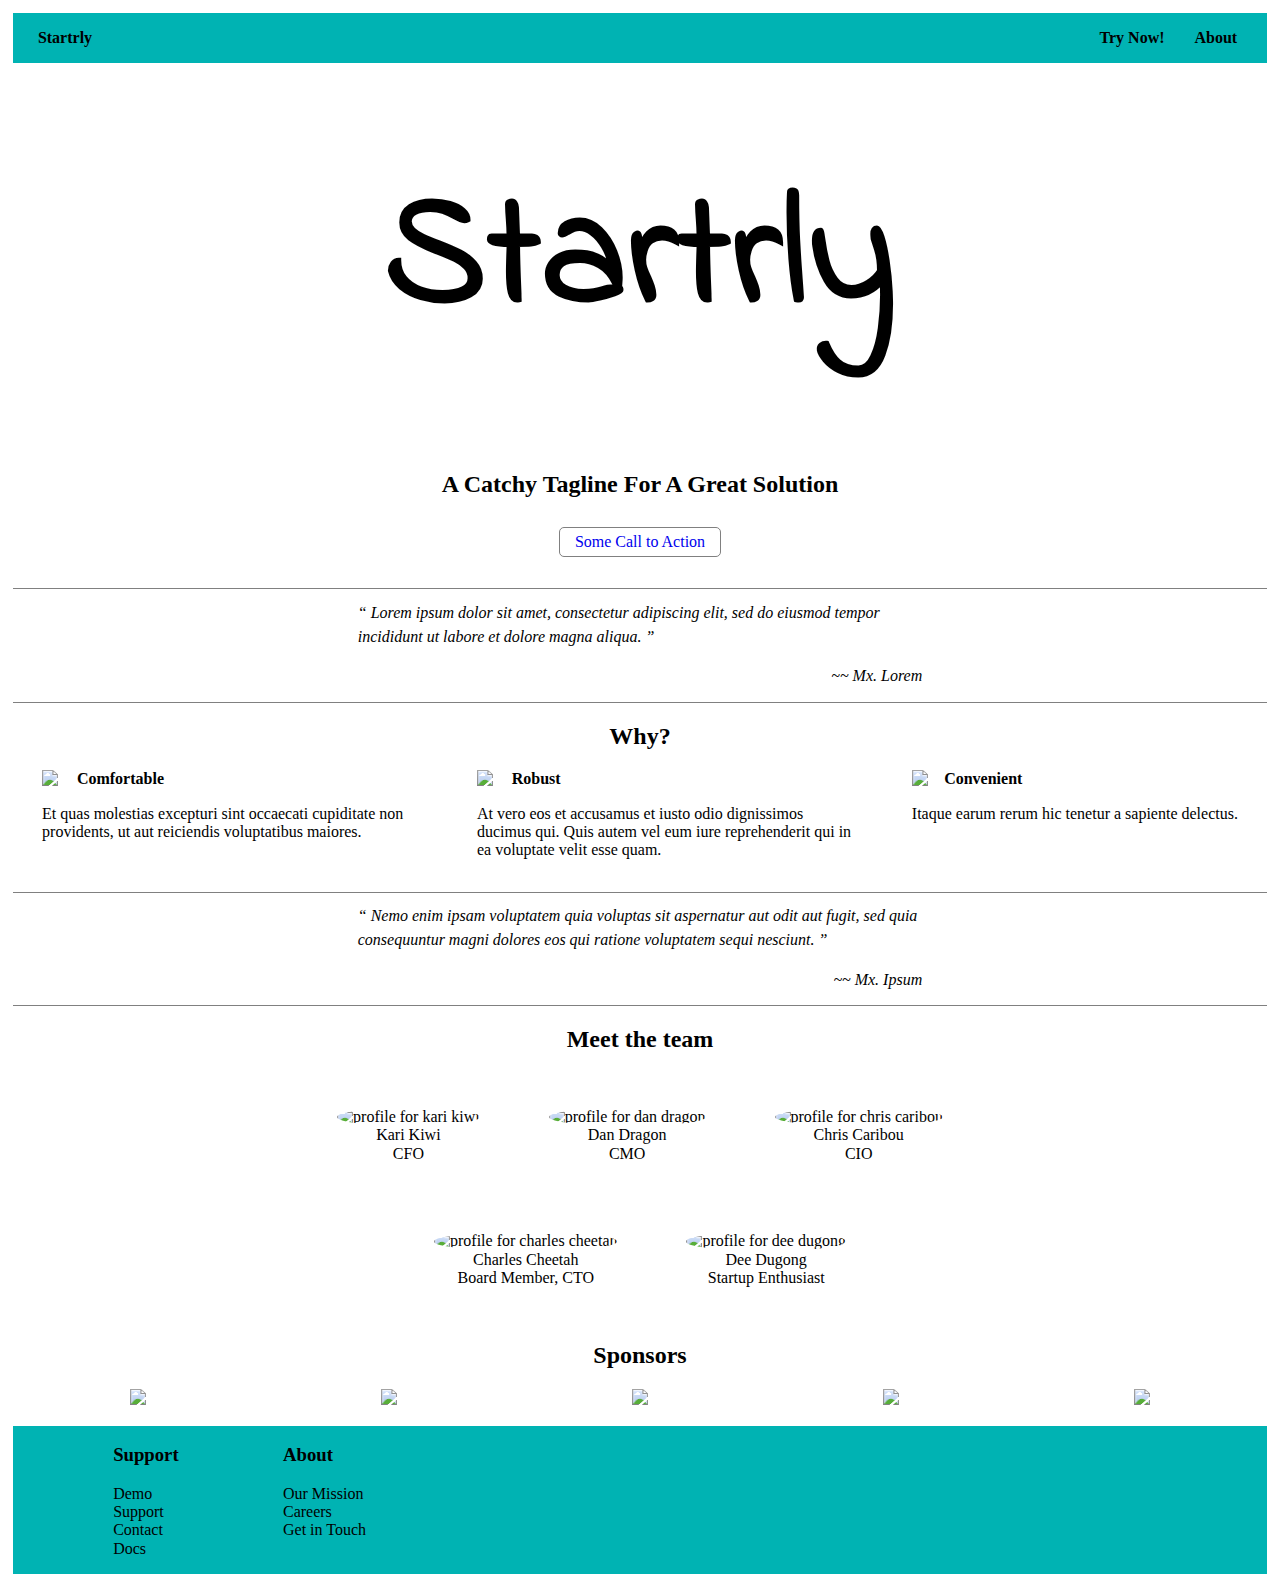
==== index.html @ 1b2878f0 "Merge 74fa33673112d568d64e3c7529736507246e6db2 into 80963ac1eca0b23af88ce541cd9c07b066766870" ====
<!DOCTYPE html>
<html>
  <head>
    <meta charset="utf-8">
    <title>Startrly</title>
    <link rel="stylesheet" href="css/normalize.css">
    <link rel="stylesheet" href="css/styles.css">

    <link href="https://fonts.googleapis.com/css?family=Indie+Flower" rel="stylesheet">
  </head>
  <body>
    <div class="container">


      <nav>
        <ul>
          <li class="startrly">
            Startrly
          </li>
          <li>
            Try Now!
          </li>
          <li>
            About
          </li>
        </ul>
      </nav>


      <section class="header">
        <h1>Startrly</h1>
        <sub class="tagline">A catchy tagline for a great solution</sub>
        <a class="cta" href="#">Some Call to Action</a>
      </section>


      <section class="quote">
        <div class="quote-wrapper">
          <blockquote>
            Lorem ipsum dolor sit amet, consectetur adipiscing elit, sed do eiusmod tempor incididunt ut labore et dolore magna aliqua.
          </blockquote>
          <p>
            Mx. Lorem
          </p>
        </div>
      </section>


      <section class="why">
        <h2>Why?</h2>
        <ul class="why-list">
          <li>
            <img src="http://via.placeholder.com/100x100" />
            <strong>Comfortable</strong>
            <p>
              Et quas molestias excepturi sint occaecati cupiditate non providents, ut aut reiciendis voluptatibus maiores.
            </p>
          </li>
          <li>
            <img src="http://via.placeholder.com/100x100" />
            <strong>Robust</strong>
            <p>
              At vero eos et accusamus et iusto odio dignissimos ducimus qui. Quis autem vel eum iure reprehenderit qui in ea voluptate velit esse quam.
            </p>
          </li>
          <li>
            <img src="http://via.placeholder.com/100x100" />
            <strong>Convenient</strong>
            <p>
              Itaque earum rerum hic tenetur a sapiente delectus.
            </p>
          </li>
        </ul>
      </section>


      <section class="quote">
        <div class="quote-wrapper">
          <blockquote>
            Nemo enim ipsam voluptatem quia voluptas sit aspernatur aut odit aut fugit, sed quia consequuntur magni dolores eos qui ratione voluptatem sequi nesciunt.
          </blockquote>
          <p>
            Mx. Ipsum
          </p>
        </div>
      </section>


      <section class="team">
        <h2>Meet the team</h2>
        <ul class="team-members">
          <li>
            <img src="https://placebear.com/150/150" alt="profile for kari kiwi" />
            <span>Kari Kiwi</span>
            <span>CFO</span>
          </li>
          <li>
            <img src="https://placebear.com/150/150" alt="profile for dan dragon" />
            <span>Dan Dragon</span>
            <span>CMO</span>
          </li>
          <li>
            <img src="https://placebear.com/150/150" alt="profile for chris caribou" />
            <span>Chris Caribou</span>
            <span>CIO</span>
          </li>
          <li>
            <img src="https://placebear.com/150/150" alt="profile for charles cheetah" />
            <span>Charles Cheetah</span>
            <span>Board Member, CTO</span>
          </li>
          <li>
            <img src="https://placebear.com/150/150" alt="profile for dee dugong" />
            <span>Dee Dugong</span>
            <span>Startup Enthusiast</span>
          </li>
        </ul>
      </section>


      <section class="sponsors">
        <h2>Sponsors</h2>
        <ul class="sponsors-list">
          <li>
            <img src="http://via.placeholder.com/300x100" />
          </li>
          <li>
            <img src="http://via.placeholder.com/250x125" />
          </li>
          <li>
            <img src="http://via.placeholder.com/275x70" />
          </li>
          <li>
            <img src="http://via.placeholder.com/250x120" />
          </li>
          <li>
            <img src="http://via.placeholder.com/220x100" />
          </li>
        </ul>
      </section>



      <section class="footer">
        <div>
          <h3>Support</h3>
          <ul>
            <li>
              Demo
            </li>
            <li>
              Support
            </li>
            <li>
              Contact
            </li>
            <li>
              Docs
            </li>
          </ul>
        </div>
        <div>
          <h3>About</h3>
          <ul>
            <li>
              Our Mission
            </li>
            <li>
              Careers
            </li>
            <li>
              Get in Touch
            </li>
          </ul>
        </div>
      </section>

    </div>
  </body>
</html>
---- css/styles.css ----
/* Gobal css */
body {
  margin: 1%;
}

h1 {
  font-family: 'Indie Flower', cursive;
  font-size: 10em;
}

h2 {
  text-align: center;
}

ul {
  list-style-type: none;
  padding: 0;
}

.container {
  display: grid;
  grid-template: 1fr / repeat (8, 50px);
}

nav , .footer {
  background-color: #00b3b3;
}

/* Nav Section */
nav ul {
  display: flex;
}

.startrly {
 flex-grow: 1;
 margin-left: 2%;
}

nav li {
  padding-right: 30px;
  font-weight: bold;
}

/* Header section */
.header {
  text-align: center;
}

.tagline {
  margin-bottom: 3%;
  font-size: 1.5em;
  line-height: 1.4em;
  font-weight: bold;
  text-transform: capitalize;
}

.cta {
  display: block;
  padding: 5px;
  border: 1px solid grey;
  border-radius: 5px;
  max-width: 150px;
  margin: 0 auto;
}

a.cta {
  text-decoration: none;
  margin: 2.5% auto;
}

a.cta::before {
  color:#48143f;
}

a.cta::after {
  color:blue;
}

a.cta:hover {
  color: #f5c7ef;
}

/* Quote sections */
.quote {
  border-top: 1px solid grey;
  border-bottom: 1px solid grey;
}

.quote-wrapper {
  display: flex;
  flex-wrap: wrap;
  flex-direction: row-reverse;
  margin: 0 auto;
  max-width: 45%;
  font-style: italic;
}

.quote blockquote {
  line-height: 150%;
  margin: 0;
  padding: 2% 0 .5%;
}

.quote blockquote::before {
  content: open-quote;
}

.quote blockquote::after {
  content: close-quote;
}

.quote p {
  align: flex-start;
}

.quote p::before {
  content: "~~";
}

/* Why Section */
.why-list {
  display: flex;
  flex-wrap: wrap;
}

.why-list {
  justify-content: space-around;
}

.why-list li {
  max-width: 30%;
}

.why-list img {
  float: left;
  margin-right: 5%;
}

/* Team-members section */
.team-members {
  display: flex;
  flex-wrap: wrap;
  justify-content: center;
  max-width: 55%;
  margin: 0 auto;
}

.team-members li {
  margin: 5%;
}
.team-members img {
  border-radius: 50%;
}

.team-members span {
  display: block;
  text-align: center;
}

/* Sponsors section */
.sponsors-list {
  display: flex;
  flex-wrap: wrap;
  justify-content: space-around;
}

/* Footer  */

.footer div {
  display: inline-block;
  vertical-align: text-top;
  margin-left: 8%;
}
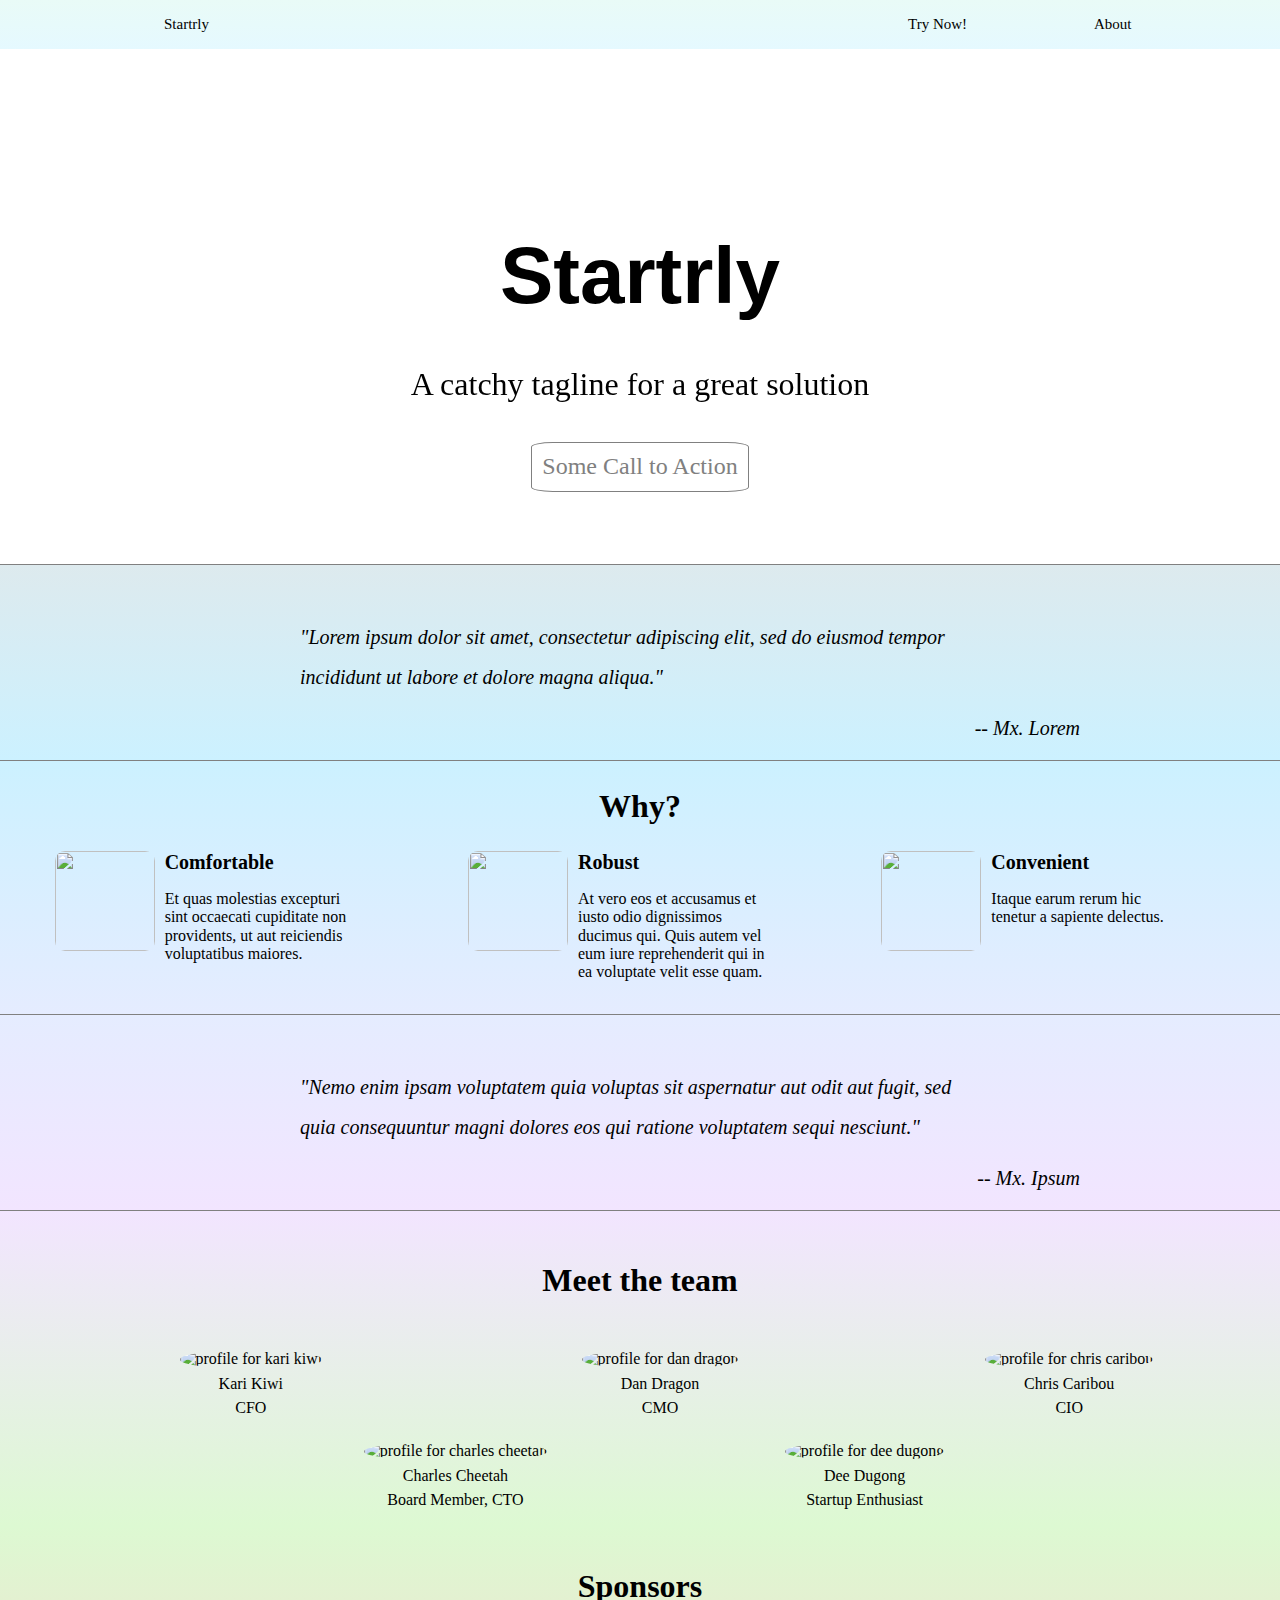
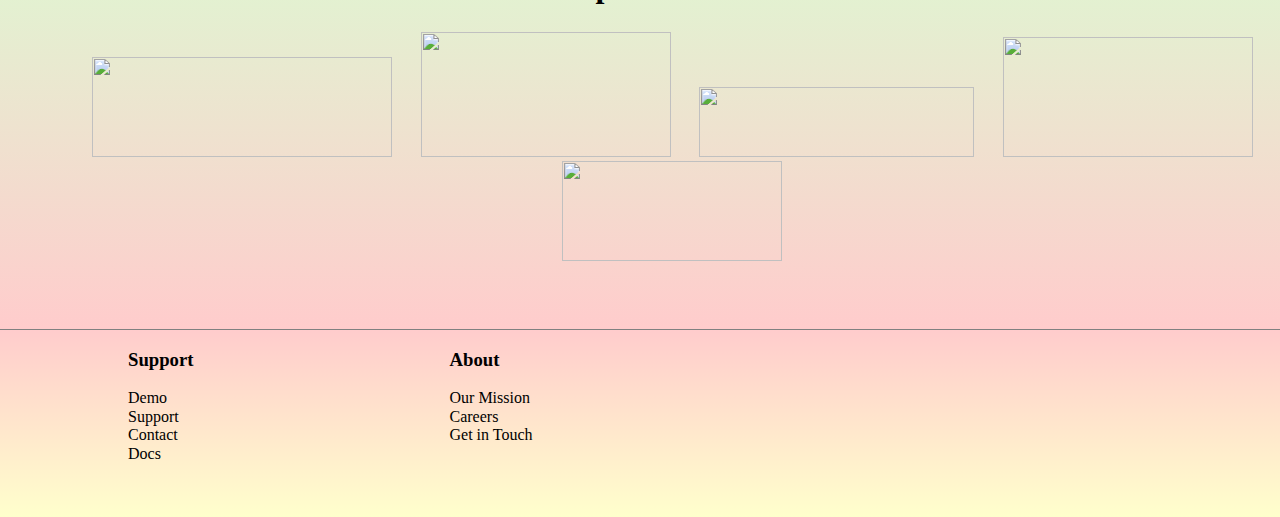
==== commit 0712a831: "Merge 95523d54ab3a6014d4eaf18c67e4d3b870e0496e into 80963ac1eca0b23af88ce541cd9c07b066766870" ====
--- a/index.html
+++ b/index.html
@@ -1,148 +1,160 @@
 <!DOCTYPE html>
 <html>
-  <head>
-    <meta charset="utf-8">
-    <title>Startrly</title>
-    <link rel="stylesheet" href="css/normalize.css">
-    <link rel="stylesheet" href="css/styles.css">
+<head>
+  <meta charset="utf-8">
+  <title>Startrly</title>
+  <link href="styles/normalize.css" rel="stylesheet">
+  <link href="styles/style.css" rel="stylesheet">
+</head>
+<body>
+  <div class="mom-grid">
 
-    <link href="https://fonts.googleapis.com/css?family=Indie+Flower" rel="stylesheet">
-  </head>
-  <body>
-    <div class="container">
-
-
-      <nav>
-        <ul>
-          <li class="startrly">
+    <div class="nav-grid-child">
+      <nav class="top-nav">
+        <ul class="top-list">
+          <li class="nav-font">
             Startrly
           </li>
-          <li>
+          <li class="nav-font">
             Try Now!
           </li>
-          <li>
+          <li class="nav-font">
             About
           </li>
         </ul>
       </nav>
+    </div>
 
+    <div class="name-grid-child">
+      <section class="company-name">
+        <h1>Startrly</h1>
+        <sub>A catchy tagline for a great solution</sub>
+        <br />
+        <a href="some-call">Some Call to Action</a>
+      </section>
+    </div>
 
-      <section class="header">
-        <h1>Startrly</h1>
-        <sub class="tagline">A catchy tagline for a great solution</sub>
-        <a class="cta" href="#">Some Call to Action</a>
+    <div class="quote-grid-child">
+      <section class="section-3">
+        <blockquote class="blockquote">
+          "Lorem ipsum dolor sit amet, consectetur adipiscing elit, sed do eiusmod tempor incididunt ut labore et dolore magna aliqua."
+        </blockquote>
+        <p class="author">
+          -- Mx. Lorem
+        </p>
       </section>
+    </div>
 
+    <div class="why-grid-child">
+      <section>
+        <h2>Why?</h2>
+        <ul class="mom-box">
+          <li class="box">
+            <img src="https://iamkierawillis.files.wordpress.com/2014/10/baby-sleeping.jpg" />
+            <div class="texts">
+              <strong>Comfortable</strong>
+              <br />
+              <p>
+                Et quas molestias excepturi sint occaecati cupiditate non providents, ut aut reiciendis voluptatibus maiores.
+              </p>
+            </div>
+          </li>
+          <li class="box">
 
-      <section class="quote">
-        <div class="quote-wrapper">
-          <blockquote>
-            Lorem ipsum dolor sit amet, consectetur adipiscing elit, sed do eiusmod tempor incididunt ut labore et dolore magna aliqua.
-          </blockquote>
-          <p>
-            Mx. Lorem
-          </p>
-        </div>
-      </section>
+            <img src="https://www.royalholloway.ac.uk/electronicengineering/graphics/contact-us-cropped-528x300.jpg" />
+            <div class="texts">
 
+              <strong>Robust</strong>
+              <p>
+                At vero eos et accusamus et iusto odio dignissimos ducimus qui. Quis autem vel eum iure reprehenderit qui in ea voluptate velit esse quam.
+              </p>
+            </div>
+          </li>
+          <li class="box">
+            <img src="http://apparelmagazine.co.nz/supermarketnews/wp-content/uploads/sites/2/2017/09/ConvenientShopping_Cart1-710x575.jpg" />
 
-      <section class="why">
-        <h2>Why?</h2>
-        <ul class="why-list">
-          <li>
-            <img src="http://via.placeholder.com/100x100" />
-            <strong>Comfortable</strong>
-            <p>
-              Et quas molestias excepturi sint occaecati cupiditate non providents, ut aut reiciendis voluptatibus maiores.
-            </p>
-          </li>
-          <li>
-            <img src="http://via.placeholder.com/100x100" />
-            <strong>Robust</strong>
-            <p>
-              At vero eos et accusamus et iusto odio dignissimos ducimus qui. Quis autem vel eum iure reprehenderit qui in ea voluptate velit esse quam.
-            </p>
-          </li>
-          <li>
-            <img src="http://via.placeholder.com/100x100" />
-            <strong>Convenient</strong>
-            <p>
-              Itaque earum rerum hic tenetur a sapiente delectus.
-            </p>
+            <div class="texts">
+              <strong>Convenient</strong>
+              <p>
+                Itaque earum rerum hic tenetur a sapiente delectus.
+              </p>
+            </div>
           </li>
         </ul>
       </section>
+    </div>
 
+    <div class="quote2-grid-child">
+      <section>
+        <blockquote class="blockquote">
+          "Nemo enim ipsam voluptatem quia voluptas sit aspernatur aut odit aut fugit, sed quia consequuntur magni dolores eos qui ratione voluptatem sequi nesciunt."
+        </blockquote>
+        <p class="author">
+          -- Mx. Ipsum
+        </p>
+      </section>
+    </div>
 
-      <section class="quote">
-        <div class="quote-wrapper">
-          <blockquote>
-            Nemo enim ipsam voluptatem quia voluptas sit aspernatur aut odit aut fugit, sed quia consequuntur magni dolores eos qui ratione voluptatem sequi nesciunt.
-          </blockquote>
-          <p>
-            Mx. Ipsum
-          </p>
-        </div>
+    <div class="team-grid-child">
+      <section>
+        <h2 class="team">Meet the team</h2>
+        <ul class="team-pic">
+            <li class="helper">
+              <img src="https://www.adadevelopersacademy.org/images/team/kari.png" alt="profile for kari kiwi" />
+              <span>Kari Kiwi</span>
+
+              <span>CFO</span>
+            </li>
+            <li class="helper">
+              <img src="https://www.adadevelopersacademy.org/images/team/dan.png" alt="profile for dan dragon" />
+              <span>Dan Dragon</span>
+              <span>CMO</span>
+            </li>
+            <li class="helper">
+              <img src="https://www.adadevelopersacademy.org/images/team/chris.jpg" alt="profile for chris caribou" />
+              <span>Chris Caribou</span>
+              <span>CIO</span>
+            </li>
+            <li class="helper">
+              <img src="https://www.adadevelopersacademy.org/images/team/charles.png" alt="profile for charles cheetah" />
+              <span>Charles Cheetah</span>
+              <span>Board Member, CTO</span>
+            </li>
+            <li class="helper">
+              <img src="https://www.adadevelopersacademy.org/images/team/dee.jpg" alt="profile for dee dugong" />
+              <span>Dee Dugong</span>
+              <span>Startup Enthusiast</span>
+            </li>
+        </ul>
       </section>
+    </div>
 
-
-      <section class="team">
-        <h2>Meet the team</h2>
-        <ul class="team-members">
+    <div class="sponsors-grid-child">
+      <section>
+        <h2>Sponsors</h2>
+        <ul class="sponsors">
           <li>
-            <img src="https://placebear.com/150/150" alt="profile for kari kiwi" />
-            <span>Kari Kiwi</span>
-            <span>CFO</span>
+            <img class="pic-1" src="https://www.adadevelopersacademy.org/images/sponsors/amazon.d2e8875c7ee142e7492fbb2bafaef625.png" />
           </li>
           <li>
-            <img src="https://placebear.com/150/150" alt="profile for dan dragon" />
-            <span>Dan Dragon</span>
-            <span>CMO</span>
+            <img class="pic-2" src="https://www.adadevelopersacademy.org/images/sponsors/centurylink.5c9d13401e4c817ae14d5ad0a64a3bb8.png" />
           </li>
           <li>
-            <img src="https://placebear.com/150/150" alt="profile for chris caribou" />
-            <span>Chris Caribou</span>
-            <span>CIO</span>
+            <img class="pic-3" src="https://www.adadevelopersacademy.org/images/sponsors/dreambox.b0161fe9f324e455ef063addb2dd72f9.png" />
           </li>
           <li>
-            <img src="https://placebear.com/150/150" alt="profile for charles cheetah" />
-            <span>Charles Cheetah</span>
-            <span>Board Member, CTO</span>
+            <img class="pic-4" src="https://www.adadevelopersacademy.org/images/sponsors/realpage.afb4e4f0d4a3240ca359ed935449fd4a.png" />
           </li>
           <li>
-            <img src="https://placebear.com/150/150" alt="profile for dee dugong" />
-            <span>Dee Dugong</span>
-            <span>Startup Enthusiast</span>
+            <img class="pic-5" src="https://www.adadevelopersacademy.org/images/sponsors/Payscale.svg.91667413f4cfe42f6d722eb47bd9149f.png" />
           </li>
         </ul>
       </section>
+    </div>
 
-
-      <section class="sponsors">
-        <h2>Sponsors</h2>
-        <ul class="sponsors-list">
-          <li>
-            <img src="http://via.placeholder.com/300x100" />
-          </li>
-          <li>
-            <img src="http://via.placeholder.com/250x125" />
-          </li>
-          <li>
-            <img src="http://via.placeholder.com/275x70" />
-          </li>
-          <li>
-            <img src="http://via.placeholder.com/250x120" />
-          </li>
-          <li>
-            <img src="http://via.placeholder.com/220x100" />
-          </li>
-        </ul>
-      </section>
-
-
-
+    <div class="support-grid-child">
       <section class="footer">
-        <div>
+        <div class="support-about">
           <h3>Support</h3>
           <ul>
             <li>
@@ -159,7 +171,7 @@
             </li>
           </ul>
         </div>
-        <div>
+        <div class="support-about">
           <h3>About</h3>
           <ul>
             <li>
@@ -174,7 +186,8 @@
           </ul>
         </div>
       </section>
+    </div>
 
-    </div>
-  </body>
+  </div>
+</body>
 </html>
--- a/styles/style.css
+++ b/styles/style.css
@@ -0,0 +1,253 @@
+.mom-grid {
+  display: grid;
+
+}
+
+.name-grid-child, .quote-grid-child, .why-grid-child, .quote2-grid-child, .sponsors-grid-child {
+  border-bottom: solid 1px gray;
+}
+
+.top-nav {
+  position: fixed;
+  width: 100%;
+}
+
+ul {
+  list-style-type: none;
+}
+
+.top-list {
+  display: flex;
+}
+
+.top-list li {
+  display: inline;
+  width: 15%;
+}
+
+.top-list li:first-of-type {
+  margin-right: auto;
+  margin-left: 10%;
+}
+
+.nav-font {
+  color: black;
+  font-size: 15px;
+}
+
+.company-name {
+  display: flex;
+  flex-direction: column;
+  margin-top: 3%;
+}
+.company-name > h1 {
+  margin-top: 15%;
+  font-size: 5em;
+  justify-content: center;
+  font-family: 'Open Sans', sans-serif;
+}
+
+.company-name > sub {
+  font-size: 2em;
+  font-family: inherit;
+}
+
+a[href="some-call"] {
+  text-decoration: none;
+  display: inline-block;
+  font-size: 1.5em;
+  color: grey;
+  margin: 2em auto 3em auto;
+  padding: 10px;
+  border: groove 1px grey;
+  border-radius: 10%;
+}
+
+.quote-grid-child, .quote2-grid-child {
+  font-family: fantasy;
+  margin-top: 0;
+  padding-top: 2em;
+}
+
+.blockquote {
+  font-size: 20px;
+  margin-left: 300px;
+  margin-right: 300px;
+  line-height: 200%;
+  font-style: italic;
+}
+
+.author {
+  text-align: right;
+  font-size: 20px;
+  padding-right: 200px;
+  font-style: italic;
+}
+
+section > h2 {
+  text-align: center;
+  font-size: 2em;
+}
+
+.mom-box {
+  display: flex;
+  flex-flow: row;
+  justify-content: space-around;
+}
+
+.box {
+  width: 30vw;
+  display: flex;
+  flex-flow: row;
+}
+
+.box > img {
+  width: 100px;
+  height: 100px;
+  border-radius: 10%;
+}
+.texts > strong {
+  font-size: 20px;
+}
+
+.texts {
+  text-align: left;
+  width: 50%;
+  margin-left: 10px;
+}
+
+.team {
+  margin-top: 4%;
+}
+
+.team-pic {
+  list-style-type: none;
+  display: flex;
+  flex-wrap: wrap;
+  justify-content: center;
+}
+
+.team-pic img {
+  border-radius: 50%;
+}
+.team-pic img:hover {
+  border-color: teal;
+  border-radius: 20%;
+}
+
+.helper {
+  width: 33%;
+  display: block;
+  text-align: center;
+  margin-top: 2%;
+  justify-content: space-between;
+}
+
+.helper > span {
+  display: block;
+  margin-top: 1.5%;
+}
+
+.sponsors > li {
+  display: inline;
+  margin-left: 2%;
+  width: 30%;
+}
+
+.sponsors {
+  margin-bottom: 5%;
+}
+
+.sponsors .pic-1 {
+  width: 300px;
+  height: 100px;
+}
+
+.sponsors .pic-2 {
+  width: 250px;
+  height: 125px;
+}
+.sponsors .pic-3 {
+  width: 275px;
+  height: 70px;
+}
+
+.sponsors .pic-4 {
+  width: 250px;
+  height: 120px;
+}
+
+.sponsors .pic-5 {
+  width: 220px;
+  height: 100px;
+}
+
+.sponsors-grid-child {
+  padding-top: 1em;
+  text-align: center;
+}
+
+.footer {
+  display: flex;
+  flex-direction: row;
+}
+
+.footer > div {
+  margin-left: 10%;
+  margin-right: 10%;
+}
+
+.support-about {
+  display: flex;
+  flex-direction: column;
+  margin-bottom: 3%;
+}
+
+.support-about > ul {
+  padding: 0;
+  margin-top: 0;
+}
+
+.top-nav {
+  background: linear-gradient(#e9fbf7, 	#e5f9ff);
+  }
+
+.company-name {
+  text-align: center;
+  background-image: url("https://pixteller.com/assets/storage/designs_images/2017-07-30/11/backgrounds-passion-simple-background-image-1-597d9ccb6d0b7.png");
+
+  height: 30%;
+  background-attachment: fixed;
+  background-position: center;
+  background-repeat: no-repeat;
+  background-size: cover;
+
+}
+
+.quote-grid-child {
+  background: linear-gradient(#ddeaee, #ccf1ff);
+}
+
+.why-grid-child {
+  background: linear-gradient(#ccf1ff, #e5ecff);
+}
+
+.quote2-grid-child {
+  background: linear-gradient(#e5ecff, #f2e5ff);
+}
+
+.team-grid-child {
+  background: linear-gradient(#f2e5ff, #ddf9d2);
+}
+
+.sponsors-grid-child {
+  background: linear-gradient(#ddf9d2, #ffcccc);
+}
+
+.support-grid-child {
+  background: linear-gradient(#ffcccc, 	#ffffcc);
+}
+
+@media screen and (max-width: 480px) {
+
+}
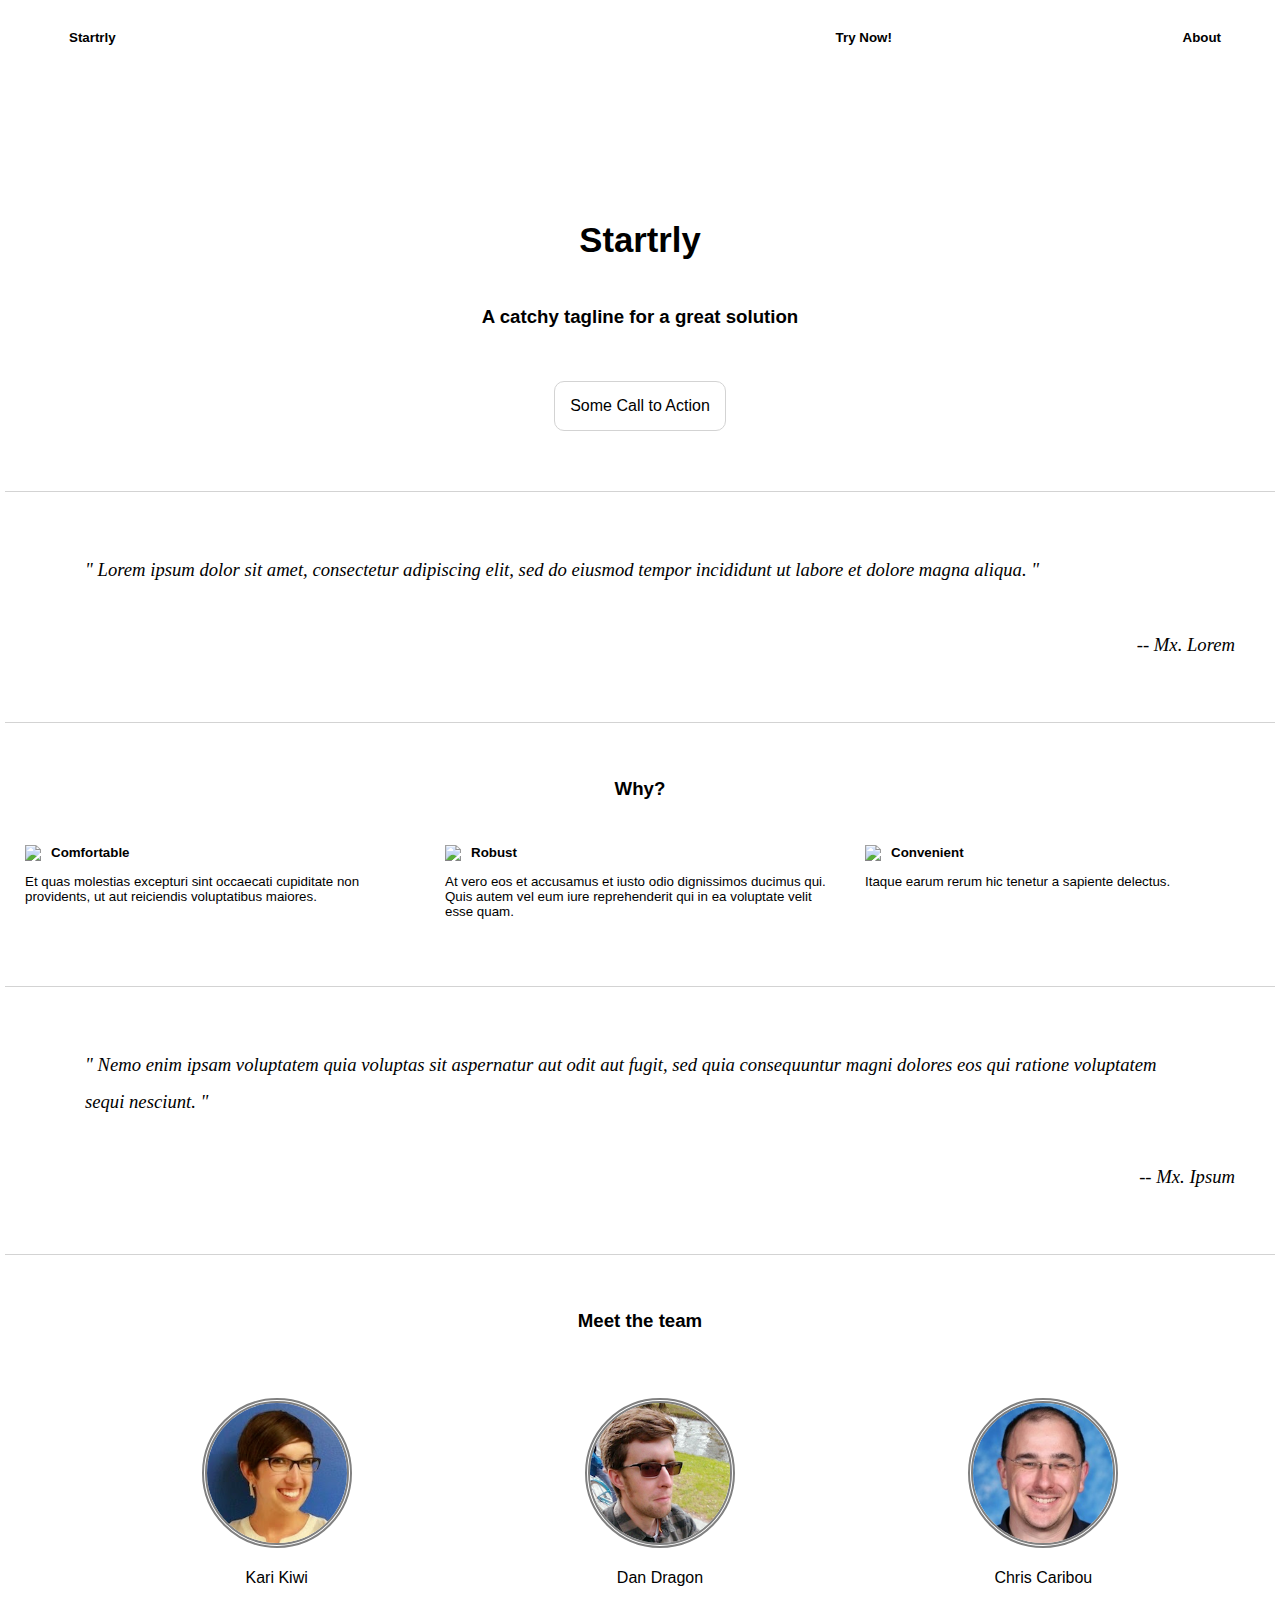
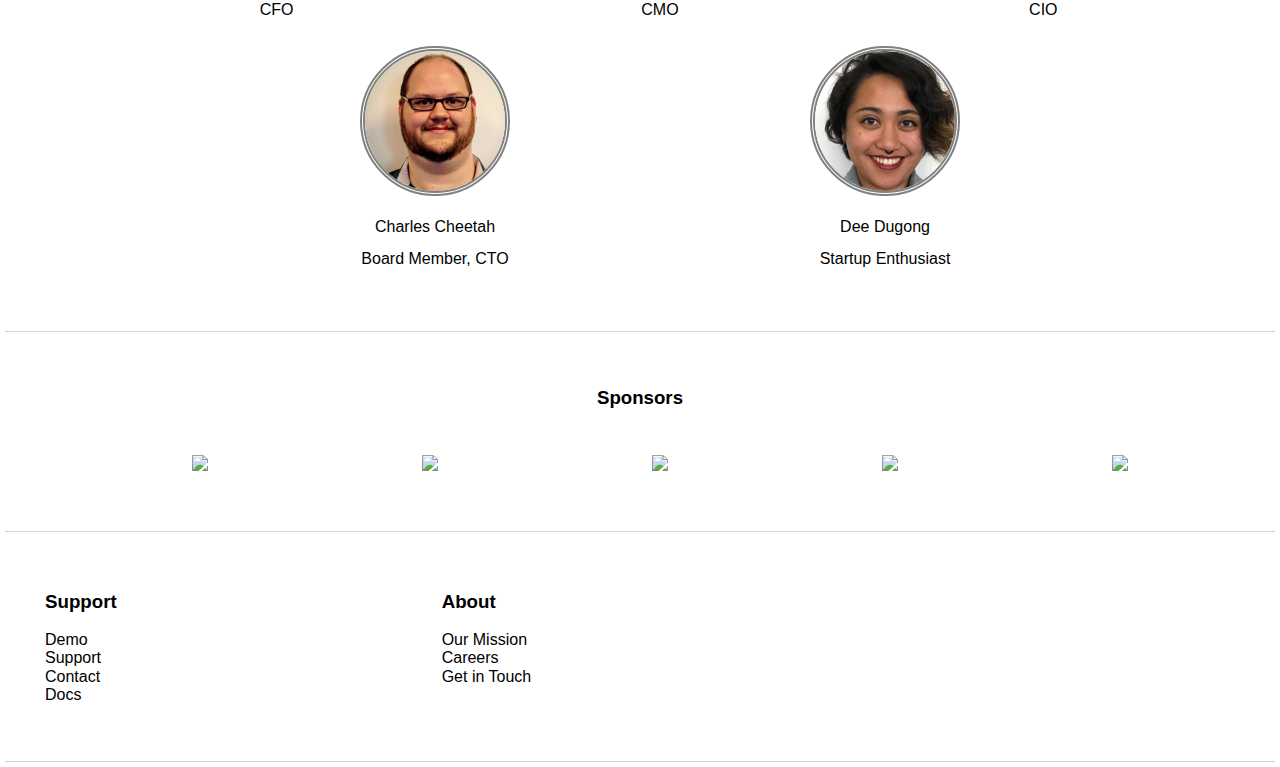
==== commit 76a57540: "Merge a5796a4645ecebcbfba8fa584e4aadbe641e8aea into 80963ac1eca0b23af88ce541cd9c07b066766870" ====
--- a/index.html
+++ b/index.html
@@ -1,193 +1,171 @@
 <!DOCTYPE html>
 <html>
-<head>
-  <meta charset="utf-8">
-  <title>Startrly</title>
-  <link href="styles/normalize.css" rel="stylesheet">
-  <link href="styles/style.css" rel="stylesheet">
-</head>
-<body>
-  <div class="mom-grid">
+  <head>
+    <meta charset="utf-8">
+    <link rel="stylesheet" href="styles/main.css">
+    <link rel="stylesheet" href="styles/normalize.css">
+    <link rel="stylesheet" href="https://fonts.google.com/specimen/Open+Sans?selection.family=Open+Sans">
+    <title>Startrly</title>
+  </head>
+  <body>
+    <div>
 
-    <div class="nav-grid-child">
-      <nav class="top-nav">
-        <ul class="top-list">
-          <li class="nav-font">
-            Startrly
-          </li>
-          <li class="nav-font">
-            Try Now!
-          </li>
-          <li class="nav-font">
-            About
-          </li>
+      <nav>
+        <ul class="nav-container">
+          <li id="startrly">Startrly</li>
+          <li id="try-now">Try Now!</li>
+          <li id="about">About</li>
         </ul>
       </nav>
-    </div>
+      <main class="main-content">
+        <section class="header">
+          <h1 class="w3-animate-opacity">Startrly</h1>
+          <sub>A catchy tagline for a great solution</sub>
+          <a href="#">Some Call to Action</a>
+        </section>
 
-    <div class="name-grid-child">
-      <section class="company-name">
-        <h1>Startrly</h1>
-        <sub>A catchy tagline for a great solution</sub>
-        <br />
-        <a href="some-call">Some Call to Action</a>
-      </section>
-    </div>
 
-    <div class="quote-grid-child">
-      <section class="section-3">
-        <blockquote class="blockquote">
-          "Lorem ipsum dolor sit amet, consectetur adipiscing elit, sed do eiusmod tempor incididunt ut labore et dolore magna aliqua."
-        </blockquote>
-        <p class="author">
-          -- Mx. Lorem
-        </p>
-      </section>
-    </div>
+        <section class="testimonial">
+          <blockquote>
+            Lorem ipsum dolor sit amet, consectetur adipiscing elit, sed do eiusmod tempor incididunt ut labore et dolore magna aliqua.
+          </blockquote>
+          <p>
+            Mx. Lorem
+          </p>
+        </section>
 
-    <div class="why-grid-child">
-      <section>
-        <h2>Why?</h2>
-        <ul class="mom-box">
-          <li class="box">
-            <img src="https://iamkierawillis.files.wordpress.com/2014/10/baby-sleeping.jpg" />
-            <div class="texts">
+
+        <section class="why-section">
+          <h2>Why?</h2>
+          <ul class="why">
+            <li>
+              <img src="http://via.placeholder.com/100x100" />
               <strong>Comfortable</strong>
-              <br />
               <p>
                 Et quas molestias excepturi sint occaecati cupiditate non providents, ut aut reiciendis voluptatibus maiores.
               </p>
-            </div>
-          </li>
-          <li class="box">
-
-            <img src="https://www.royalholloway.ac.uk/electronicengineering/graphics/contact-us-cropped-528x300.jpg" />
-            <div class="texts">
-
+            </li>
+            <li>
+              <img src="http://via.placeholder.com/100x100" />
               <strong>Robust</strong>
               <p>
                 At vero eos et accusamus et iusto odio dignissimos ducimus qui. Quis autem vel eum iure reprehenderit qui in ea voluptate velit esse quam.
               </p>
-            </div>
-          </li>
-          <li class="box">
-            <img src="http://apparelmagazine.co.nz/supermarketnews/wp-content/uploads/sites/2/2017/09/ConvenientShopping_Cart1-710x575.jpg" />
-
-            <div class="texts">
+            </li>
+            <li>
+              <img src="http://via.placeholder.com/100x100" />
               <strong>Convenient</strong>
               <p>
                 Itaque earum rerum hic tenetur a sapiente delectus.
               </p>
+            </li>
+          </ul>
+        </section>
+
+
+        <section class="testimonial">
+          <blockquote>
+            Nemo enim ipsam voluptatem quia voluptas sit aspernatur aut odit aut fugit, sed quia consequuntur magni dolores eos qui ratione voluptatem sequi nesciunt.
+          </blockquote>
+          <p>
+            Mx. Ipsum
+          </p>
+        </section>
+
+
+        <section>
+          <h2>Meet the team</h2>
+          <ul class="team">
+            <div class="team-row-1">
+              <li>
+                <img src="images/kari.png" width=150 alt="profile for kari kiwi" />
+                <span>Kari Kiwi</span>
+                <span>CFO</span>
+              </li>
+              <li>
+                <img class="circleborder" src="images/dan.png" width=150 alt="profile for dan dragon" />
+                <span>Dan Dragon</span>
+                <span>CMO</span>
+              </li>
+              <li>
+                <img src="images/chris.jpg" width=150 alt="profile for chris caribou" />
+                <span>Chris Caribou</span>
+                <span>CIO</span>
+              </li>
             </div>
-          </li>
-        </ul>
-      </section>
-    </div>
+            <div class="team-row-2">
+              <li>
+                <img src="images/charles.png" width=150 alt="profile for charles cheetah" />
+                <span>Charles Cheetah</span>
+                <span>Board Member, CTO</span>
+              </li>
+              <li>
+                <img src="images/dee.jpg" width=150 alt="profile for dee dugong" />
+                <span>Dee Dugong</span>
+                <span>Startup Enthusiast</span>
+              </li>
+            </div>
 
-    <div class="quote2-grid-child">
-      <section>
-        <blockquote class="blockquote">
-          "Nemo enim ipsam voluptatem quia voluptas sit aspernatur aut odit aut fugit, sed quia consequuntur magni dolores eos qui ratione voluptatem sequi nesciunt."
-        </blockquote>
-        <p class="author">
-          -- Mx. Ipsum
-        </p>
-      </section>
-    </div>
+          </ul>
+        </section>
 
-    <div class="team-grid-child">
-      <section>
-        <h2 class="team">Meet the team</h2>
-        <ul class="team-pic">
-            <li class="helper">
-              <img src="https://www.adadevelopersacademy.org/images/team/kari.png" alt="profile for kari kiwi" />
-              <span>Kari Kiwi</span>
 
-              <span>CFO</span>
-            </li>
-            <li class="helper">
-              <img src="https://www.adadevelopersacademy.org/images/team/dan.png" alt="profile for dan dragon" />
-              <span>Dan Dragon</span>
-              <span>CMO</span>
-            </li>
-            <li class="helper">
-              <img src="https://www.adadevelopersacademy.org/images/team/chris.jpg" alt="profile for chris caribou" />
-              <span>Chris Caribou</span>
-              <span>CIO</span>
-            </li>
-            <li class="helper">
-              <img src="https://www.adadevelopersacademy.org/images/team/charles.png" alt="profile for charles cheetah" />
-              <span>Charles Cheetah</span>
-              <span>Board Member, CTO</span>
-            </li>
-            <li class="helper">
-              <img src="https://www.adadevelopersacademy.org/images/team/dee.jpg" alt="profile for dee dugong" />
-              <span>Dee Dugong</span>
-              <span>Startup Enthusiast</span>
-            </li>
-        </ul>
-      </section>
-    </div>
-
-    <div class="sponsors-grid-child">
-      <section>
-        <h2>Sponsors</h2>
-        <ul class="sponsors">
-          <li>
-            <img class="pic-1" src="https://www.adadevelopersacademy.org/images/sponsors/amazon.d2e8875c7ee142e7492fbb2bafaef625.png" />
-          </li>
-          <li>
-            <img class="pic-2" src="https://www.adadevelopersacademy.org/images/sponsors/centurylink.5c9d13401e4c817ae14d5ad0a64a3bb8.png" />
-          </li>
-          <li>
-            <img class="pic-3" src="https://www.adadevelopersacademy.org/images/sponsors/dreambox.b0161fe9f324e455ef063addb2dd72f9.png" />
-          </li>
-          <li>
-            <img class="pic-4" src="https://www.adadevelopersacademy.org/images/sponsors/realpage.afb4e4f0d4a3240ca359ed935449fd4a.png" />
-          </li>
-          <li>
-            <img class="pic-5" src="https://www.adadevelopersacademy.org/images/sponsors/Payscale.svg.91667413f4cfe42f6d722eb47bd9149f.png" />
-          </li>
-        </ul>
-      </section>
-    </div>
-
-    <div class="support-grid-child">
-      <section class="footer">
-        <div class="support-about">
-          <h3>Support</h3>
-          <ul>
+        <section>
+          <h2>Sponsors</h2>
+          <ul class="sponsors">
             <li>
-              Demo
+              <img src="http://via.placeholder.com/300x100" />
             </li>
             <li>
-              Support
+              <img src="http://via.placeholder.com/250x125" />
             </li>
             <li>
-              Contact
+              <img src="http://via.placeholder.com/275x70" />
             </li>
             <li>
-              Docs
+              <img src="http://via.placeholder.com/250x120" />
+            </li>
+            <li>
+              <img src="http://via.placeholder.com/220x100" />
             </li>
           </ul>
-        </div>
-        <div class="support-about">
-          <h3>About</h3>
-          <ul>
-            <li>
-              Our Mission
-            </li>
-            <li>
-              Careers
-            </li>
-            <li>
-              Get in Touch
-            </li>
-          </ul>
-        </div>
-      </section>
+        </section>
+
+
+        <section class="footer">
+          <div class="support-menu">
+            <h3>Support</h3>
+            <ul>
+              <li>
+                Demo
+              </li>
+              <li>
+                Support
+              </li>
+              <li>
+                Contact
+              </li>
+              <li>
+                Docs
+              </li>
+            </ul>
+          </div>
+          <div class="about-menu">
+            <h3>About</h3>
+            <ul>
+              <li>
+                Our Mission
+              </li>
+              <li>
+                Careers
+              </li>
+              <li>
+                Get in Touch
+              </li>
+            </ul>
+          </div>
+        </section>
+      </main>
     </div>
-
-  </div>
-</body>
+  </body>
 </html>
--- a/styles/main.css
+++ b/styles/main.css
@@ -0,0 +1,250 @@
+/* Global Layout Set-up */
+* {
+  box-sizing: border-box;
+}
+
+body {
+  margin: 10px;
+  padding: 5px;
+  font-family: 'Open Sans', sans-serif;
+}
+
+ul {
+  list-style-type: none;
+}
+
+section {
+  padding: 40px;
+  border-bottom: 1.5px solid lightgray;
+}
+
+h2 {
+  text-align: center;
+  font-size: 14pt;
+  padding-bottom: 30px;
+}
+
+.nav-container {
+  width: 100%;
+  display: flex;
+  font-weight: bold;
+  font-size: 10pt;
+  padding: 30px 5% 20px 5%;
+  position: fixed;
+  top: 0;
+  overflow: hidden;
+  background-color: white;
+  margin-top: 0;
+  z-index:10;
+}
+
+#startrly {
+  flex: 3;
+}
+
+#try-now, #about {
+  flex: 2;
+  text-align: right;
+  /*padding-right: 10px;*/
+}
+
+.main-content {
+  width:100%;
+  overflow:auto;
+}
+
+.header {
+  text-align: center;
+  display: flex;
+  flex-direction: column;
+  padding-top: 15%;
+}
+
+.header a {
+  border: 1.5px solid lightgray;
+  border-radius: 10%;
+  color: black;
+  padding: 15px;
+  border-radius: 10px;
+  margin: 20px auto;
+  text-decoration: none;
+}
+
+.header sub {
+  padding: 10px 10px 30px 10px;
+  font-weight: bold;
+  font-size: 14pt;
+  line-height: 2;
+}
+
+.header h1 {
+  font-size: 26pt;
+  margin-top: 25px;
+  text-align: center;
+  animation: fadein 2s;
+}
+@keyframes fadein {
+    from {
+        opacity:0;
+    }
+    to {
+        opacity:1;
+    }
+}
+
+.testimonial {
+  display: flex;
+  flex-direction: column;
+  font-family: serif;
+  font-style: italic;
+  font-size: 14pt;
+  line-height: 2;
+}
+
+.testimonial p {
+  text-align: right;
+}
+
+.testimonial blockquote::before {
+  content: "\"";
+}
+
+.testimonial blockquote::after {
+  content: "\"";
+}
+
+.testimonial p::before {
+  content: "--";
+}
+
+.why-section {
+  padding-left: 10px;
+  padding-right: 10px;
+}
+
+.why {
+  display: grid;
+  grid-template-columns: 1fr 30px 1fr 30px 1fr;
+  font-size: 10pt;
+  padding-left: 10px;
+  padding-right: 10px;
+}
+
+.why img {
+  float: left;
+  padding-right: 10px;
+}
+
+.why li:first-child {
+  grid-column-start: 1;
+  grid-column-end: 2;
+}
+
+.why li:nth-child(2) {
+  grid-column-start: 3;
+  grid-column-end: 4;
+}
+
+.why li:nth-child(3) {
+  grid-column-start: 5;
+  grid-column-end: 6;
+}
+
+.team img {
+  position: relative;
+  border-radius: 50%;
+  margin-left: 25px;
+  margin-right: 25px;
+  margin-bottom: 10px;
+  margin-top: 20px;
+  border: grey 5px double;
+  transition: all .5s;
+}
+
+.team img:hover {
+  transform: scale(1.3) rotate(5deg);
+}
+
+.team-row-1 {
+  display: flex;
+  flex-wrap: wrap;
+  justify-content: space-around;
+}
+
+.team-row-2 {
+  display: flex;
+  flex-wrap: wrap;
+  justify-content: space-evenly;
+}
+
+.team li span {
+  display: block;
+  text-align: center;
+  line-height: 2;
+}
+
+.sponsors {
+  display: flex;
+  justify-content: space-around;
+  flex-wrap: wrap;
+}
+
+.footer {
+  display: flex;
+}
+
+.footer ul {
+  padding-left: 0;
+}
+
+.support-menu {
+  flex: 3;
+}
+
+.about-menu {
+  flex: 6;
+}
+
+@media (max-width: 720px) {
+  .why img {
+    display: none;
+  }
+
+  .why {
+    justify-content: center;
+    display: grid;
+    width: 100%;
+    margin: 0 auto;
+    font-size: 12pt;
+    grid-template-columns: 1fr;
+    grid-template-rows: auto;
+    grid-gap: 10px;
+    padding: 50px;
+    grid-template-areas:    "item1"
+                            "item2"
+                            "item3";
+  }
+
+  .why li {
+    padding-bottom: 30px;
+  }
+
+  .why li:first-child {
+    grid-area: item1;
+  }
+
+  .why li:nth-child(2) {
+    grid-area: item2;
+  }
+
+  .why li:nth-child(3) {
+    grid-area: item3;
+  }
+
+  .footer {
+    display: flex;
+    flex-direction: column;
+    text-align: center;
+    justify-content: center;
+  }
+}
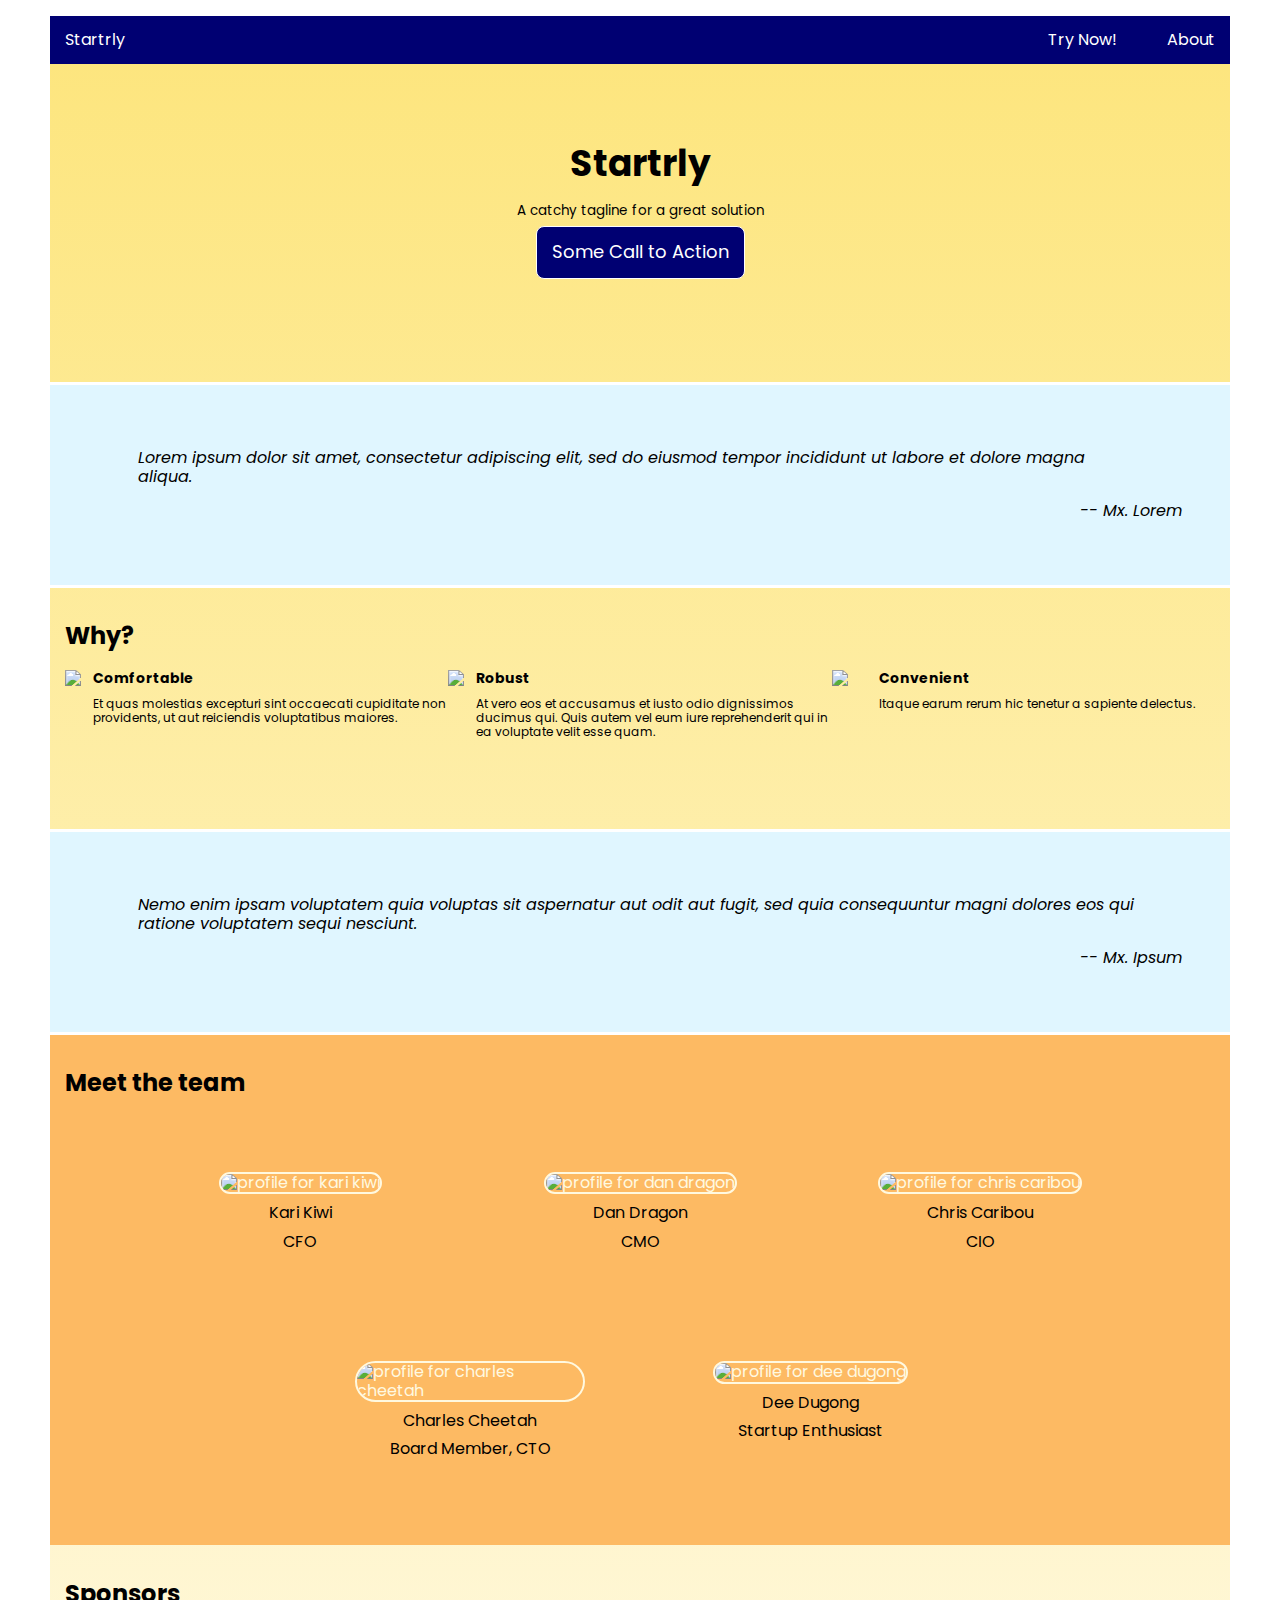
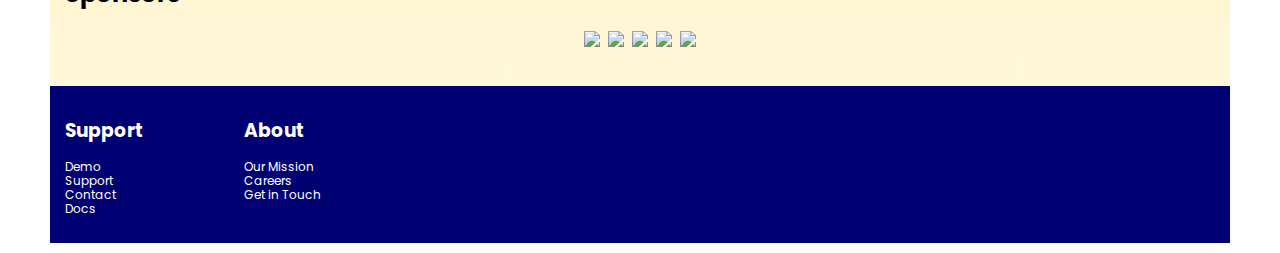
==== commit 55ad2083: "Merge 3ed374e94d6f620d21a46b1bb24cab8a82565e72 into 80963ac1eca0b23af88ce541cd9c07b066766870" ====
--- a/index.html
+++ b/index.html
@@ -1,171 +1,170 @@
 <!DOCTYPE html>
 <html>
-  <head>
-    <meta charset="utf-8">
-    <link rel="stylesheet" href="styles/main.css">
-    <link rel="stylesheet" href="styles/normalize.css">
-    <link rel="stylesheet" href="https://fonts.google.com/specimen/Open+Sans?selection.family=Open+Sans">
-    <title>Startrly</title>
-  </head>
-  <body>
-    <div>
+<head>
+  <meta charset="utf-8">
+  <title>Startrly</title>
+  <link rel="stylesheet" href="normalize.css">
+  <link href="style.css" rel="stylesheet">
+  <link href="https://fonts.googleapis.com/css?family=Poppins:500" rel="stylesheet">
 
-      <nav>
-        <ul class="nav-container">
-          <li id="startrly">Startrly</li>
-          <li id="try-now">Try Now!</li>
-          <li id="about">About</li>
+</head>
+<body>
+
+  <div class="container">
+
+    <nav>
+      <ul>
+        <li id="startly">
+          Startrly
+        </li>
+        <li id="trynow">
+          Try Now!
+        </li>
+        <li id="about">
+          About
+        </li>
+      </ul>
+    </nav>
+
+  <section class="intro">
+       <h1>Startrly</h1>
+       <sub>A catchy tagline for a great solution</sub>
+       <a href="#">Some Call to Action</a>
+  </section>
+
+      <section class="firstquote">
+        <blockquote>
+          Lorem ipsum dolor sit amet, consectetur adipiscing elit, sed do eiusmod tempor incididunt ut labore et dolore magna aliqua.
+        </blockquote>
+        <p>
+          -- Mx. Lorem
+        </p>
+      </section>
+
+      <section class="why">
+        <h2>Why?</h2>
+        <ul>
+          <li>
+            <img src="http://via.placeholder.com/100x100" />
+            <strong id="trait">Comfortable</strong>
+            <p>
+              Et quas molestias excepturi sint occaecati cupiditate non providents, ut aut reiciendis voluptatibus maiores.
+            </p>
+          </li>
+          <li>
+            <img src="http://via.placeholder.com/100x100" />
+            <strong id="trait">Robust</strong>
+            <p>
+              At vero eos et accusamus et iusto odio dignissimos ducimus qui. Quis autem vel eum iure reprehenderit qui in ea voluptate velit esse quam.
+            </p>
+          </li>
+          <li>
+            <img src="http://via.placeholder.com/100x100" />
+            <strong id="trait">Convenient</strong>
+            <p>
+              Itaque earum rerum hic tenetur a sapiente delectus.
+            </p>
+          </li>
         </ul>
-      </nav>
-      <main class="main-content">
-        <section class="header">
-          <h1 class="w3-animate-opacity">Startrly</h1>
-          <sub>A catchy tagline for a great solution</sub>
-          <a href="#">Some Call to Action</a>
-        </section>
+      </section>
 
+      <section class="secondquote">
+        <blockquote>
+          Nemo enim ipsam voluptatem quia voluptas sit aspernatur aut odit aut fugit, sed quia consequuntur magni dolores eos qui ratione voluptatem sequi nesciunt.
+        </blockquote>
+        <p>
+          -- Mx. Ipsum
+        </p>
+      </section>
 
-        <section class="testimonial">
-          <blockquote>
-            Lorem ipsum dolor sit amet, consectetur adipiscing elit, sed do eiusmod tempor incididunt ut labore et dolore magna aliqua.
-          </blockquote>
-          <p>
-            Mx. Lorem
-          </p>
-        </section>
+      <section class="team">
+        <h2>Meet the team</h2>
+        <ul>
+          <li>
+            <img src="https://placebear.com/150/150" alt="profile for kari kiwi" />
+            <span>Kari Kiwi</span>
+            <span>CFO</span>
+          </li>
+          <li>
+            <img src="https://placebear.com/150/150" alt="profile for dan dragon" />
+            <span>Dan Dragon</span>
+            <span>CMO</span>
+          </li>
+          <li>
+            <img src="https://placebear.com/150/150" alt="profile for chris caribou" />
+            <span>Chris Caribou</span>
+            <span>CIO</span>
+          </li>
+          <li>
+            <img src="https://placebear.com/150/150" alt="profile for charles cheetah" />
+            <span>Charles Cheetah</span>
+            <span>Board Member, CTO</span>
+          </li>
+          <li>
+            <img src="https://placebear.com/150/150" alt="profile for dee dugong" />
+            <span>Dee Dugong</span>
+            <span>Startup Enthusiast</span>
+          </li>
+        </ul>
+      </section>
 
+      <section class="sponsors">
+        <h2>Sponsors</h2>
+        <ul>
+          <li>
+            <img src="http://via.placeholder.com/300x100" />
+          </li>
+          <li>
+            <img src="http://via.placeholder.com/250x125" />
+          </li>
+          <li>
+            <img src="http://via.placeholder.com/275x70" />
+          </li>
+          <li>
+            <img src="http://via.placeholder.com/250x120" />
+          </li>
+          <li>
+            <img src="http://via.placeholder.com/220x100" />
+          </li>
+        </ul>
+      </section>
 
-        <section class="why-section">
-          <h2>Why?</h2>
-          <ul class="why">
+    <div class="footer">
+      <section>
+        <div>
+          <h3>Support</h3>
+          <ul>
             <li>
-              <img src="http://via.placeholder.com/100x100" />
-              <strong>Comfortable</strong>
-              <p>
-                Et quas molestias excepturi sint occaecati cupiditate non providents, ut aut reiciendis voluptatibus maiores.
-              </p>
+              Demo
             </li>
             <li>
-              <img src="http://via.placeholder.com/100x100" />
-              <strong>Robust</strong>
-              <p>
-                At vero eos et accusamus et iusto odio dignissimos ducimus qui. Quis autem vel eum iure reprehenderit qui in ea voluptate velit esse quam.
-              </p>
+              Support
             </li>
             <li>
-              <img src="http://via.placeholder.com/100x100" />
-              <strong>Convenient</strong>
-              <p>
-                Itaque earum rerum hic tenetur a sapiente delectus.
-              </p>
+              Contact
+            </li>
+            <li>
+              Docs
             </li>
           </ul>
-        </section>
-
-
-        <section class="testimonial">
-          <blockquote>
-            Nemo enim ipsam voluptatem quia voluptas sit aspernatur aut odit aut fugit, sed quia consequuntur magni dolores eos qui ratione voluptatem sequi nesciunt.
-          </blockquote>
-          <p>
-            Mx. Ipsum
-          </p>
-        </section>
-
-
-        <section>
-          <h2>Meet the team</h2>
-          <ul class="team">
-            <div class="team-row-1">
-              <li>
-                <img src="images/kari.png" width=150 alt="profile for kari kiwi" />
-                <span>Kari Kiwi</span>
-                <span>CFO</span>
-              </li>
-              <li>
-                <img class="circleborder" src="images/dan.png" width=150 alt="profile for dan dragon" />
-                <span>Dan Dragon</span>
-                <span>CMO</span>
-              </li>
-              <li>
-                <img src="images/chris.jpg" width=150 alt="profile for chris caribou" />
-                <span>Chris Caribou</span>
-                <span>CIO</span>
-              </li>
-            </div>
-            <div class="team-row-2">
-              <li>
-                <img src="images/charles.png" width=150 alt="profile for charles cheetah" />
-                <span>Charles Cheetah</span>
-                <span>Board Member, CTO</span>
-              </li>
-              <li>
-                <img src="images/dee.jpg" width=150 alt="profile for dee dugong" />
-                <span>Dee Dugong</span>
-                <span>Startup Enthusiast</span>
-              </li>
-            </div>
-
-          </ul>
-        </section>
-
-
-        <section>
-          <h2>Sponsors</h2>
-          <ul class="sponsors">
+        </div>
+        <div>
+          <h3>About</h3>
+          <ul>
             <li>
-              <img src="http://via.placeholder.com/300x100" />
+              Our Mission
             </li>
             <li>
-              <img src="http://via.placeholder.com/250x125" />
+              Careers
             </li>
             <li>
-              <img src="http://via.placeholder.com/275x70" />
-            </li>
-            <li>
-              <img src="http://via.placeholder.com/250x120" />
-            </li>
-            <li>
-              <img src="http://via.placeholder.com/220x100" />
+              Get in Touch
             </li>
           </ul>
-        </section>
+        </div>
+      </section>
+    </div>
 
-
-        <section class="footer">
-          <div class="support-menu">
-            <h3>Support</h3>
-            <ul>
-              <li>
-                Demo
-              </li>
-              <li>
-                Support
-              </li>
-              <li>
-                Contact
-              </li>
-              <li>
-                Docs
-              </li>
-            </ul>
-          </div>
-          <div class="about-menu">
-            <h3>About</h3>
-            <ul>
-              <li>
-                Our Mission
-              </li>
-              <li>
-                Careers
-              </li>
-              <li>
-                Get in Touch
-              </li>
-            </ul>
-          </div>
-        </section>
-      </main>
-    </div>
-  </body>
+  </div>
+</body>
 </html>
--- a/style.css
+++ b/style.css
@@ -0,0 +1,157 @@
+body {
+  font-family: 'Poppins', sans-serif;
+  margin: 0px 50px 10px 50px;
+}
+
+.container {
+  background: #fff9e0;
+  background:-webkit-linear-gradient(bottom, #fff9e0, #fde57c);
+  background: -moz-linear-gradient(bottom, #fff9e0, #fde57c);
+  background: -ms-linear-gradient(bottom, #fff9e0, #fde57c);
+  background: -o-linear-gradient(bottom, #fff9e0, #fde57c);
+  background: linear-gradient(to top, #fff9e0, #fde57c);
+}
+
+.container nav ul {
+  color: #FFFFFF;
+  background: #000072;
+  list-style: none;
+  display: flex;
+  padding: 15px;
+  flex-wrap: wrap;
+}
+
+.container nav ul li#trynow {
+  display: inline-block;
+  margin-left: auto;
+  padding-right: 50px;
+}
+
+.intro {
+  display: flex;
+  flex-direction: column;
+  flex-wrap: wrap;
+  align-items: center;
+  height: 12em;
+  margin-top: 3em;
+  font-size: 18px;
+}
+
+.intro a:hover {
+  background-color: #FDBA63;
+}
+
+.intro a {
+  color: #FFFFFF;
+  border: solid 1px;
+  border-radius: 8px;
+  text-decoration: none;
+  padding: 15px;
+  background: #000072;
+  min-width: 100px;
+  margin-top: 1em;
+}
+
+.intro a:hover {
+  background-color: #FDBA63;
+}
+
+.firstquote, .secondquote {
+  background-color: #e0f6ff;
+  border-top: solid #FFFFFF;
+  border-bottom: solid #FFFFFF;
+  padding: 3em;
+  margin-top: 3em;
+  font-style: italic;
+}
+
+.firstquote p, .secondquote p {
+  text-align: right;
+}
+
+.why, .team, .sponsors, .footer section {
+  padding: 15px;
+}
+
+.why ul, .team ul, .sponsors ul {
+  list-style: none;
+  padding: 0px;
+  display: flex;
+  flex-wrap: wrap;
+}
+
+.why li {
+  display: grid;
+  grid-template-rows: 15px auto;
+  grid-column-gap: 1em;
+  flex: 1;
+  font-size: 12px;
+}
+
+.why img {
+  grid-row: 1 / 3;
+}
+
+.why #trait {
+  grid-row: 1 / 2;
+  font-size: 14px;
+}
+
+.why p {
+  grid-row: 2 / 3;
+}
+
+.team {
+  background: #FDBA63;
+}
+
+.team ul {
+  justify-content: center;
+}
+
+.team li {
+  display: flex;
+  align-items: center;
+  flex-direction: column;
+  padding: 55px;
+  width: 20%;
+}
+
+.team img {
+  border-radius: 100px;
+  border: solid 2px;
+  color: #fff9e0;
+}
+
+.team li span {
+  margin-top: 10px;
+  min-width: 300px;
+  text-align: center;
+}
+
+.sponsors ul {
+  display: flex;
+  flex-wrap: wrap;
+  justify-content: center;
+}
+
+.sponsors ul li {
+  margin: 4px;
+}
+
+.footer section {
+  color: #FFFFFF;
+  background: #000072;
+  display: flex;
+  flex-wrap: wrap;
+}
+
+.footer section div {
+  margin-right: 100px;
+}
+
+.footer section ul {
+  list-style: none;
+  padding: 0px;
+  font-size: 12px;
+}
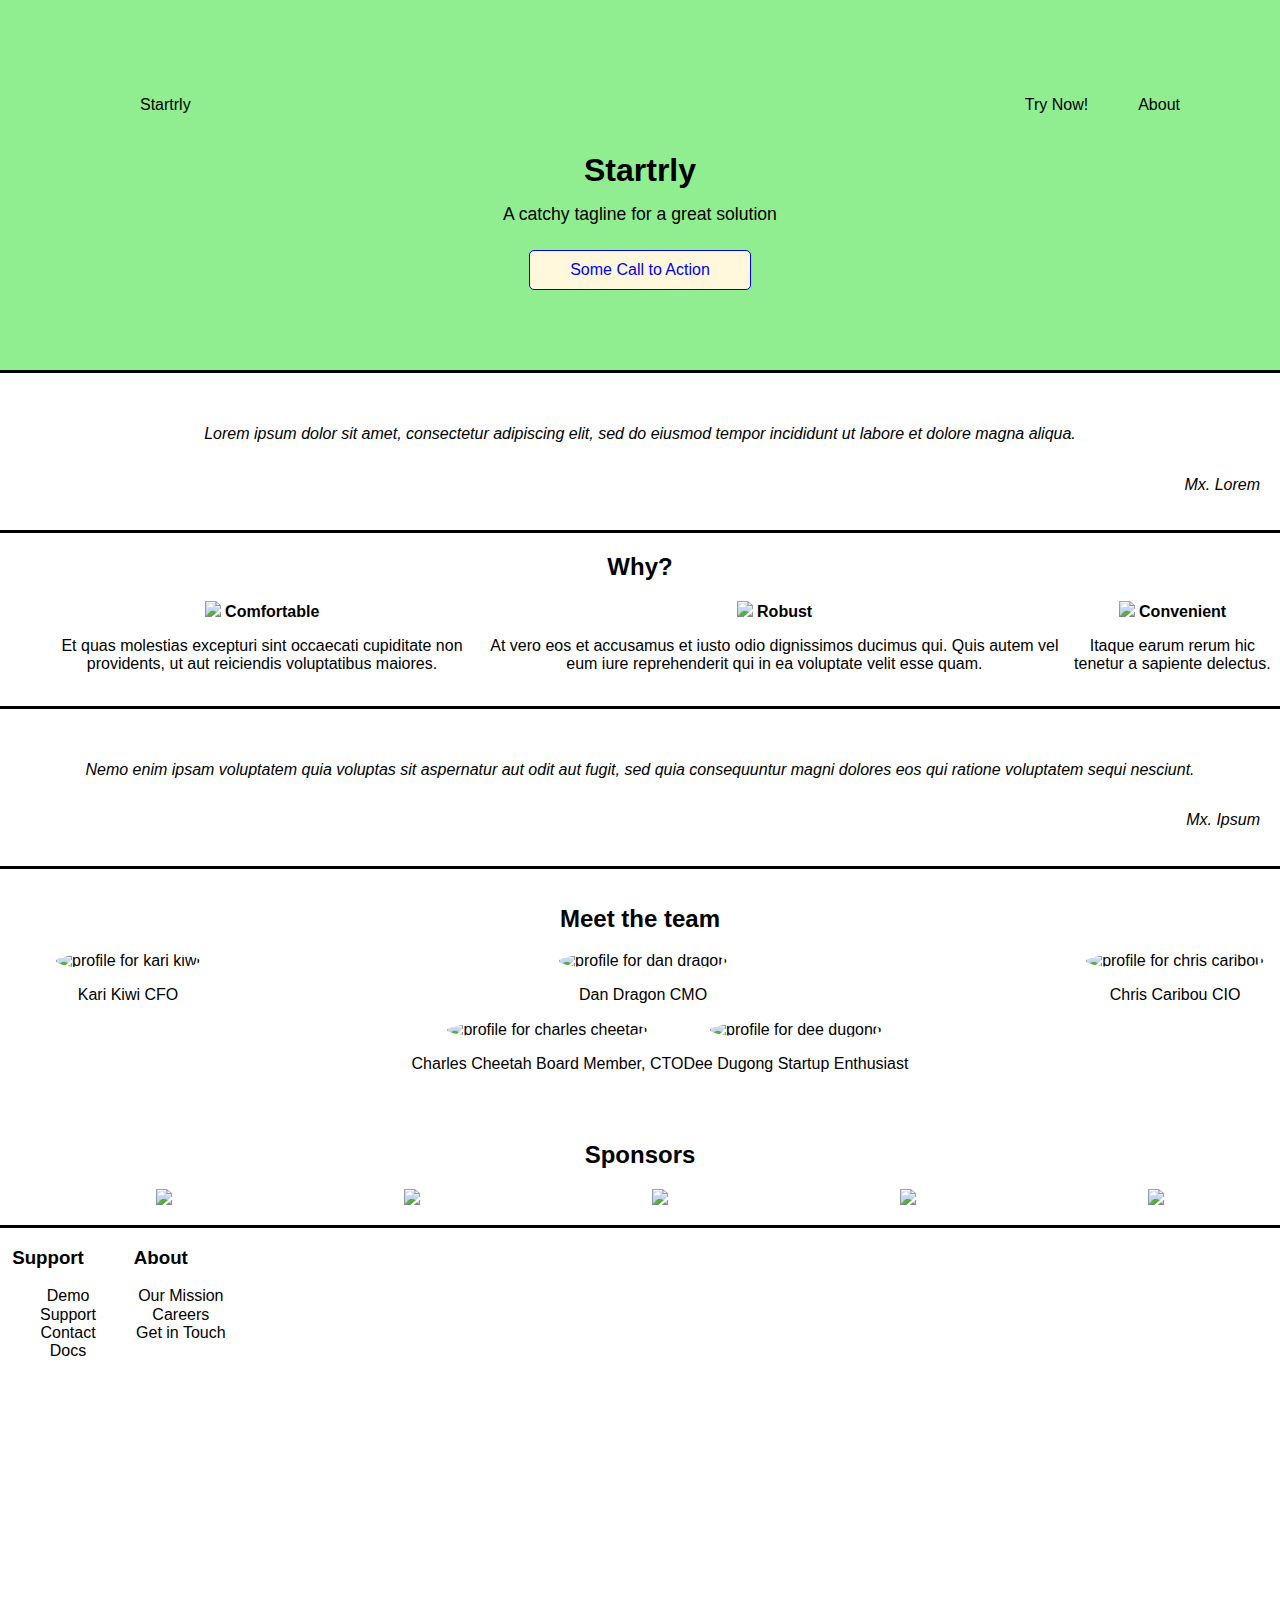
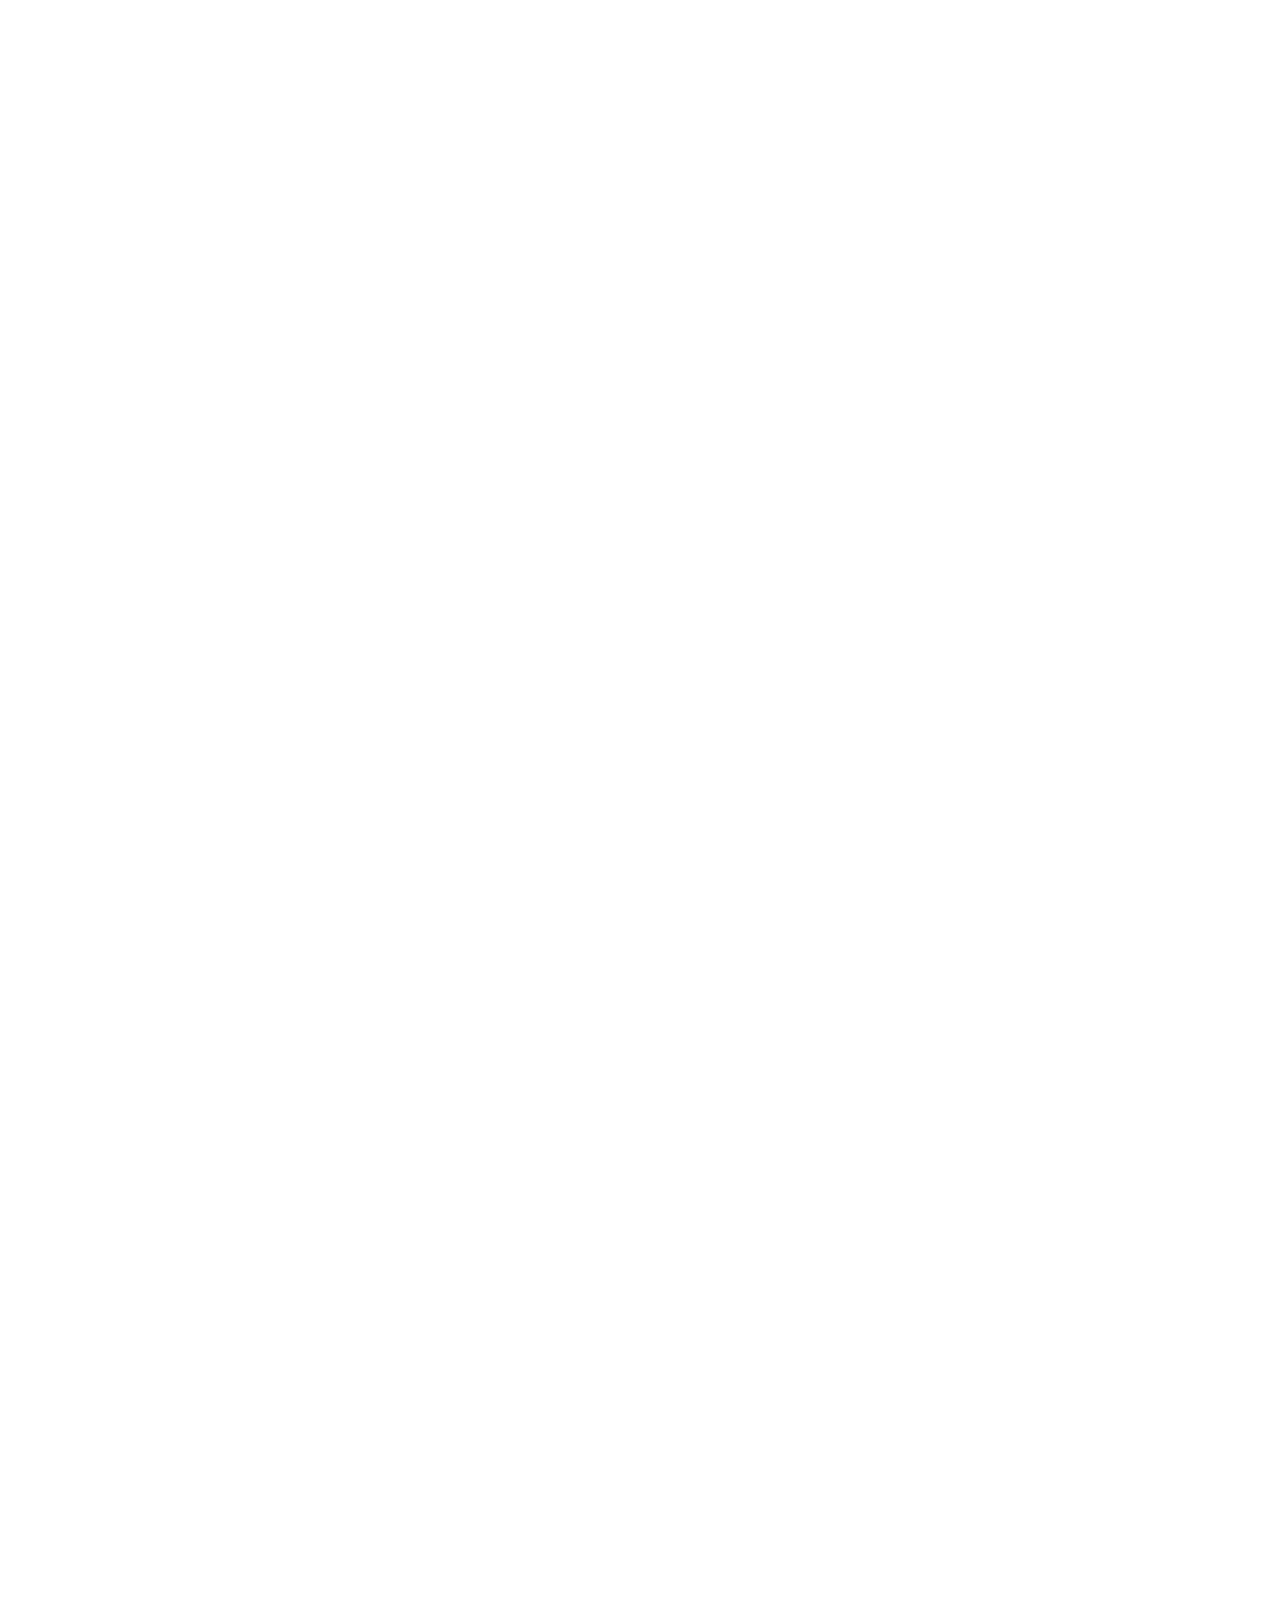
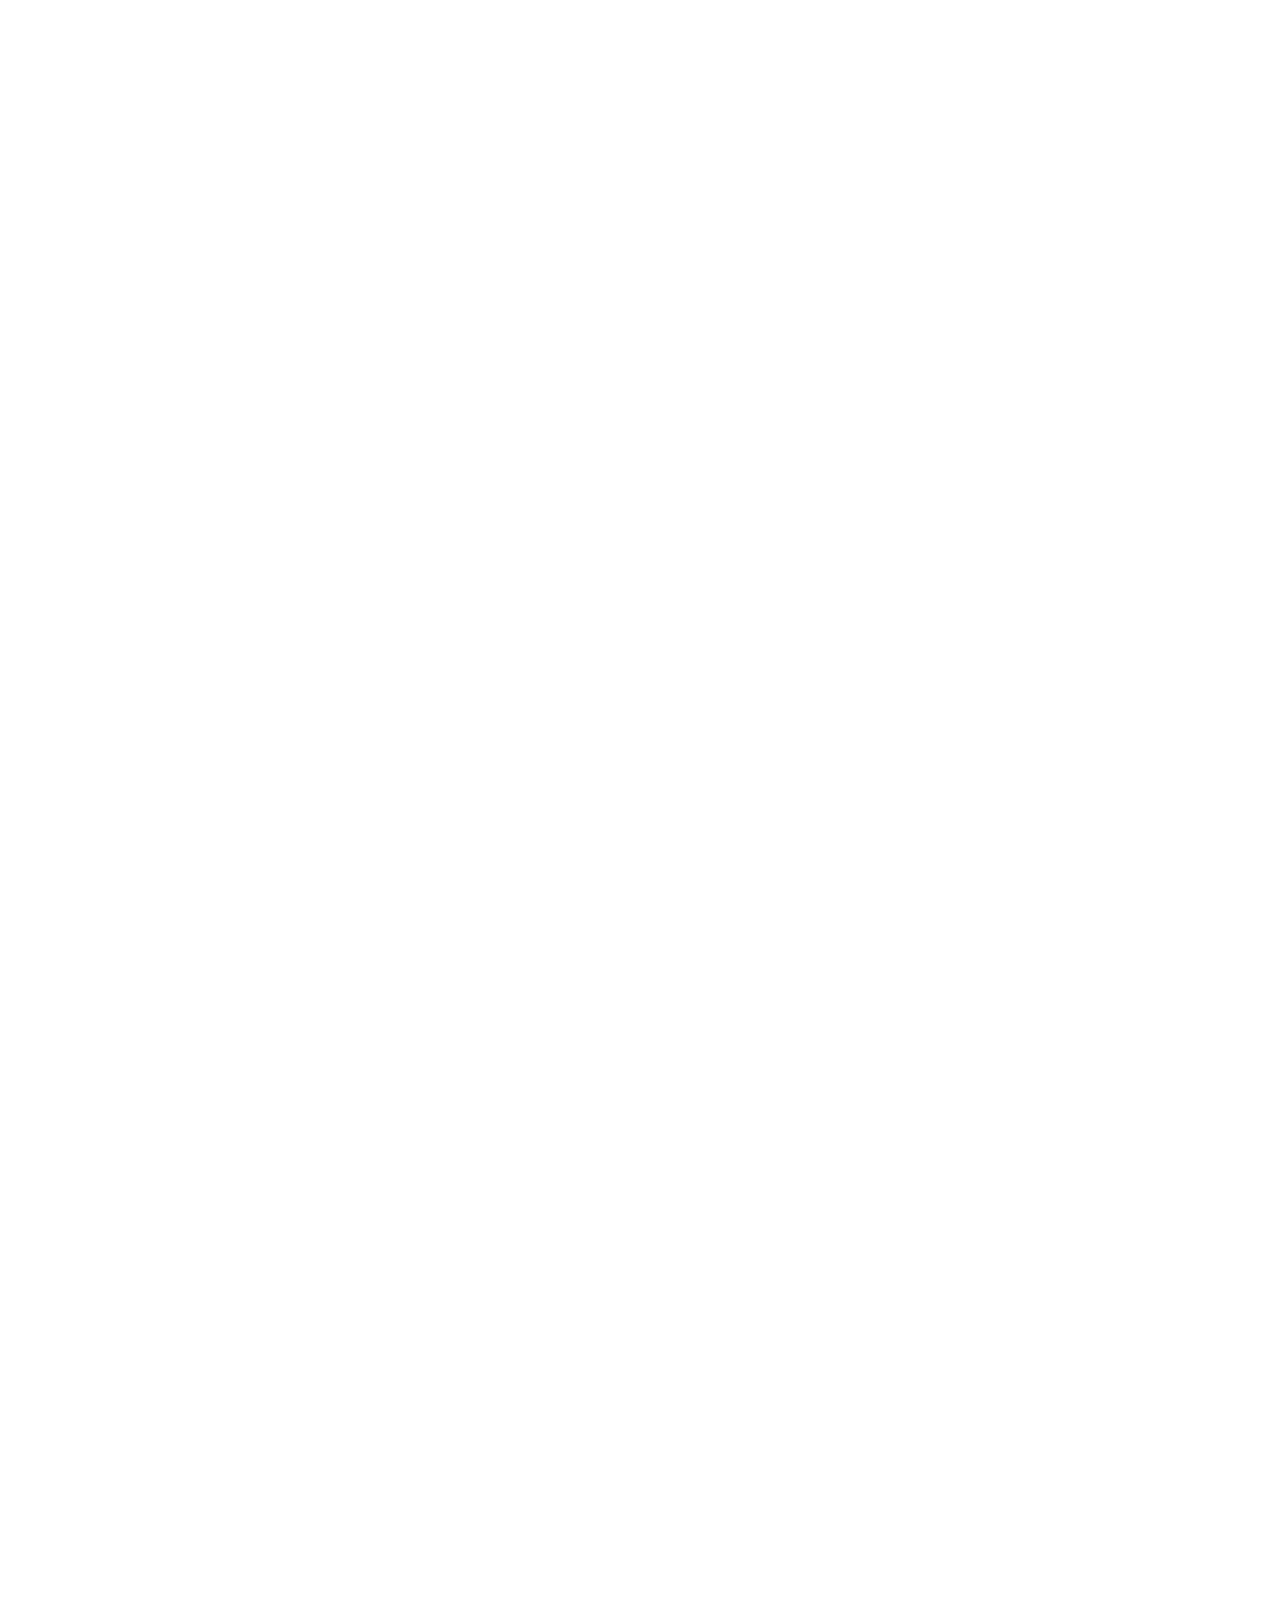
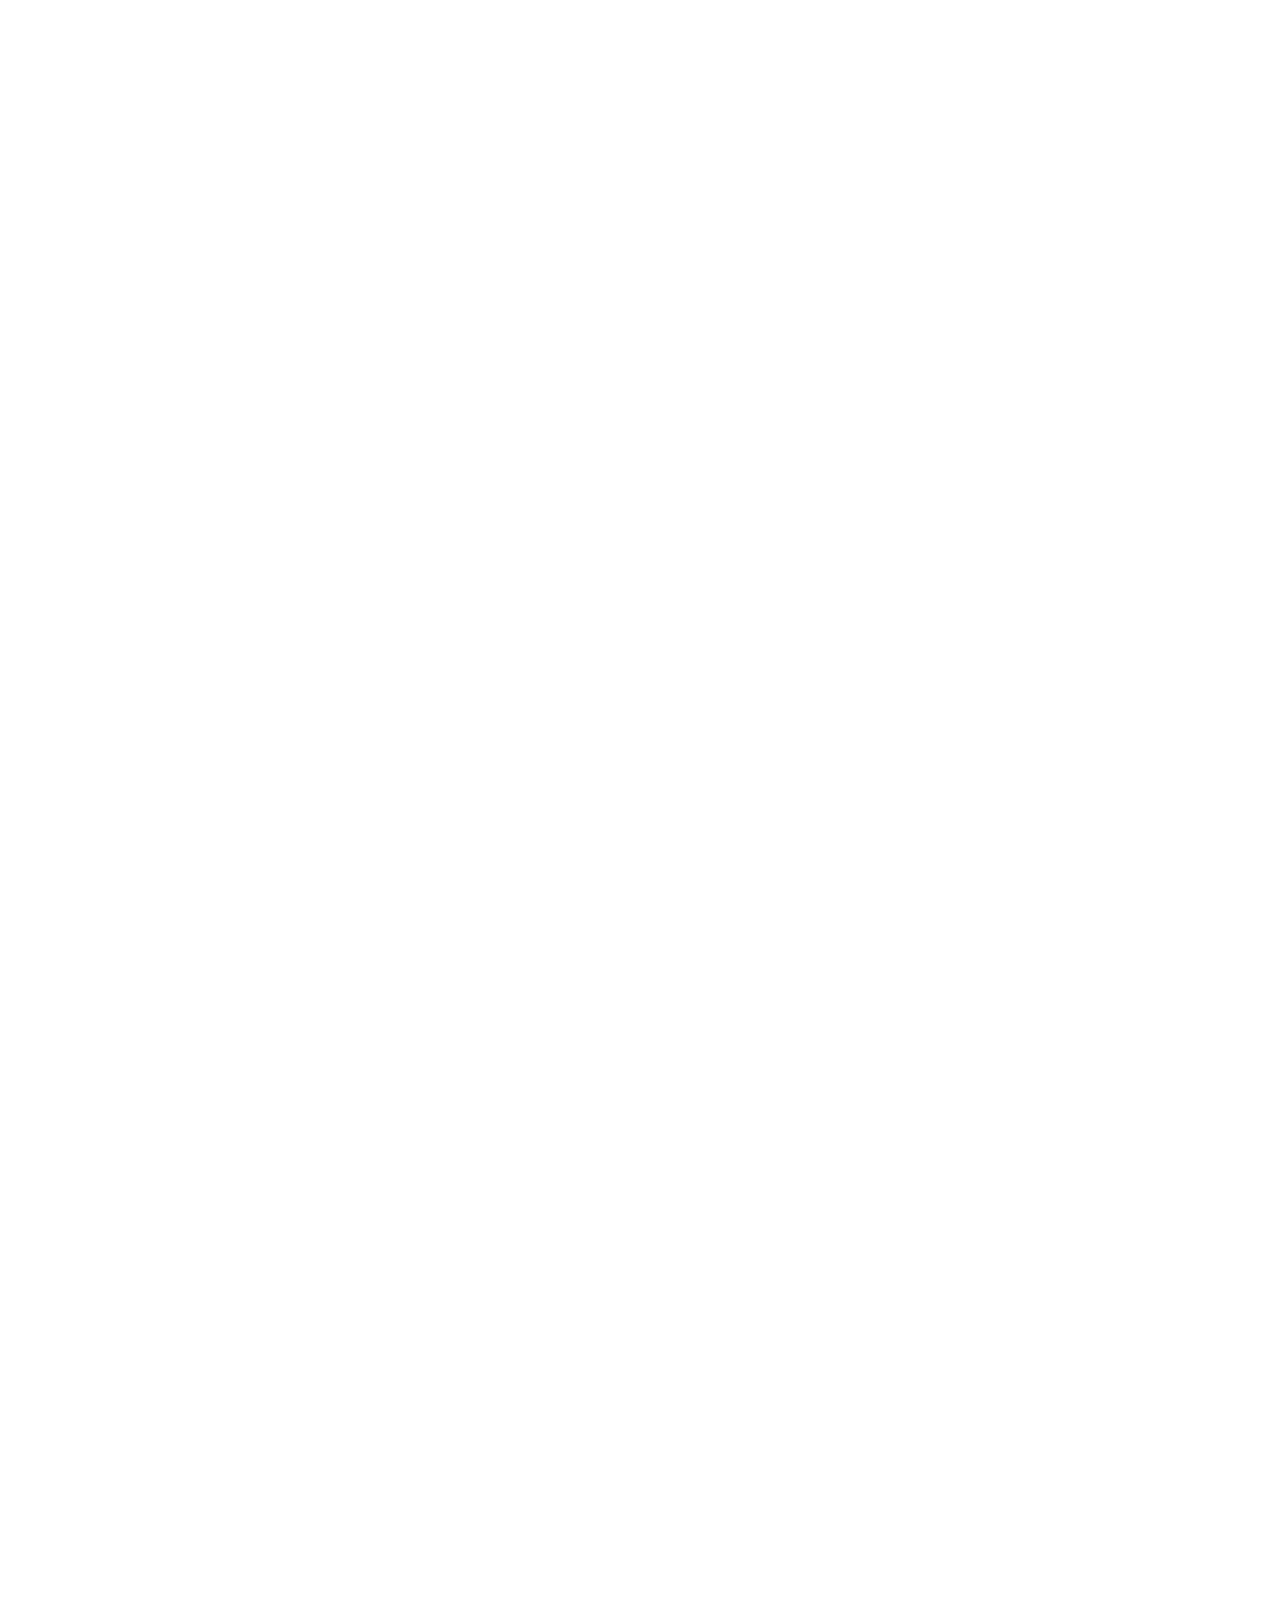
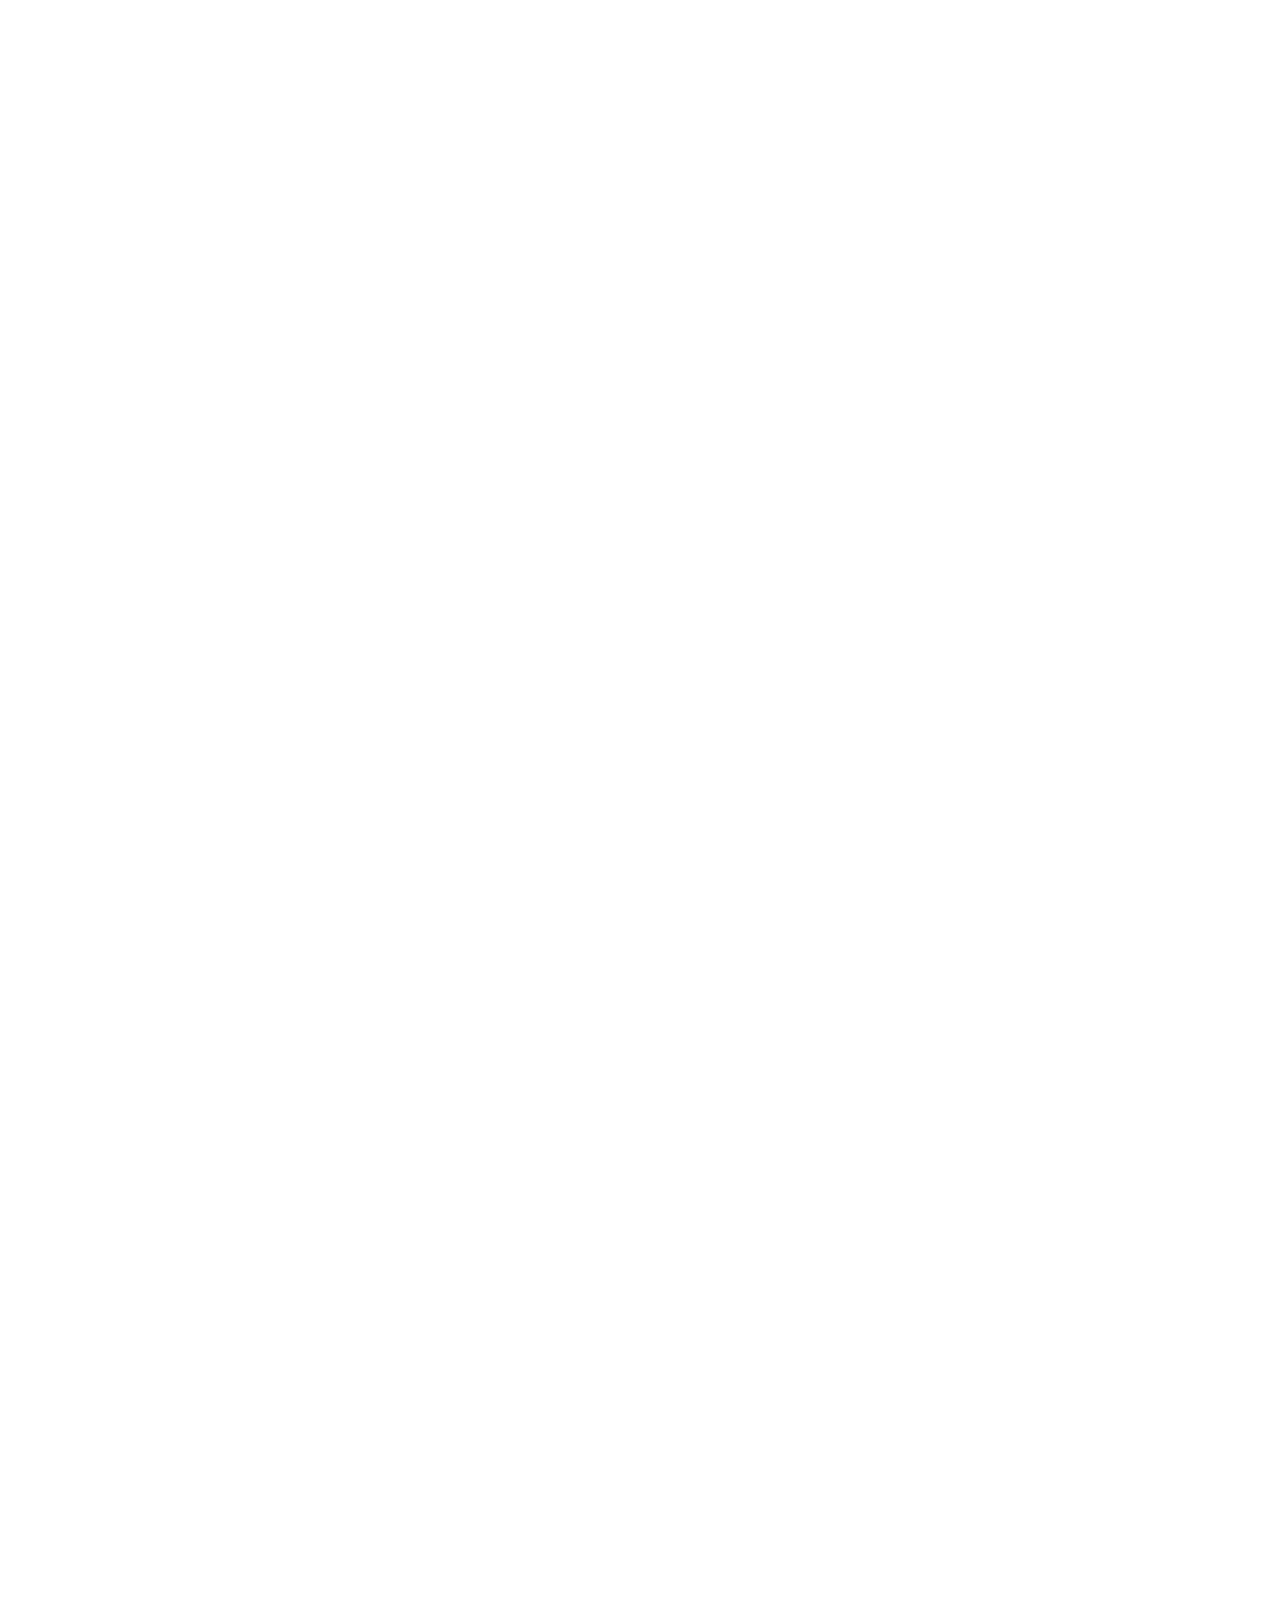
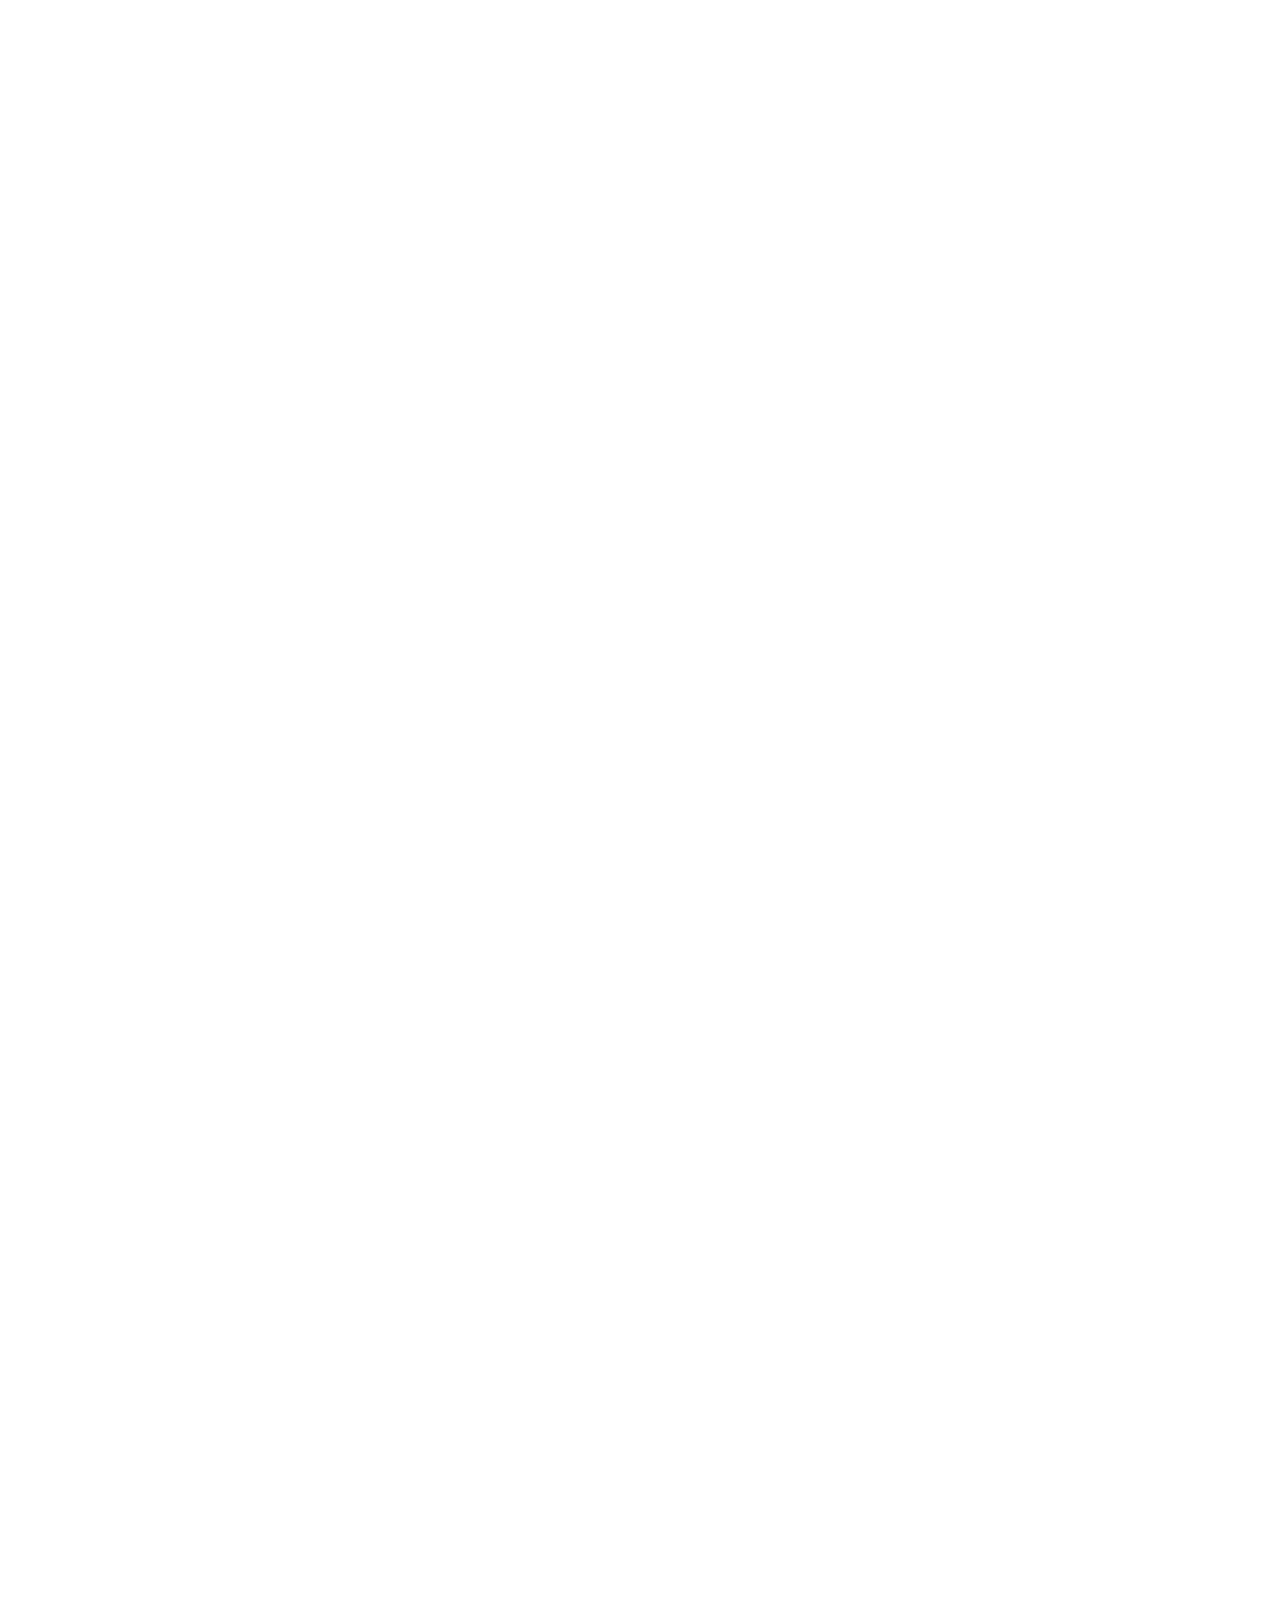
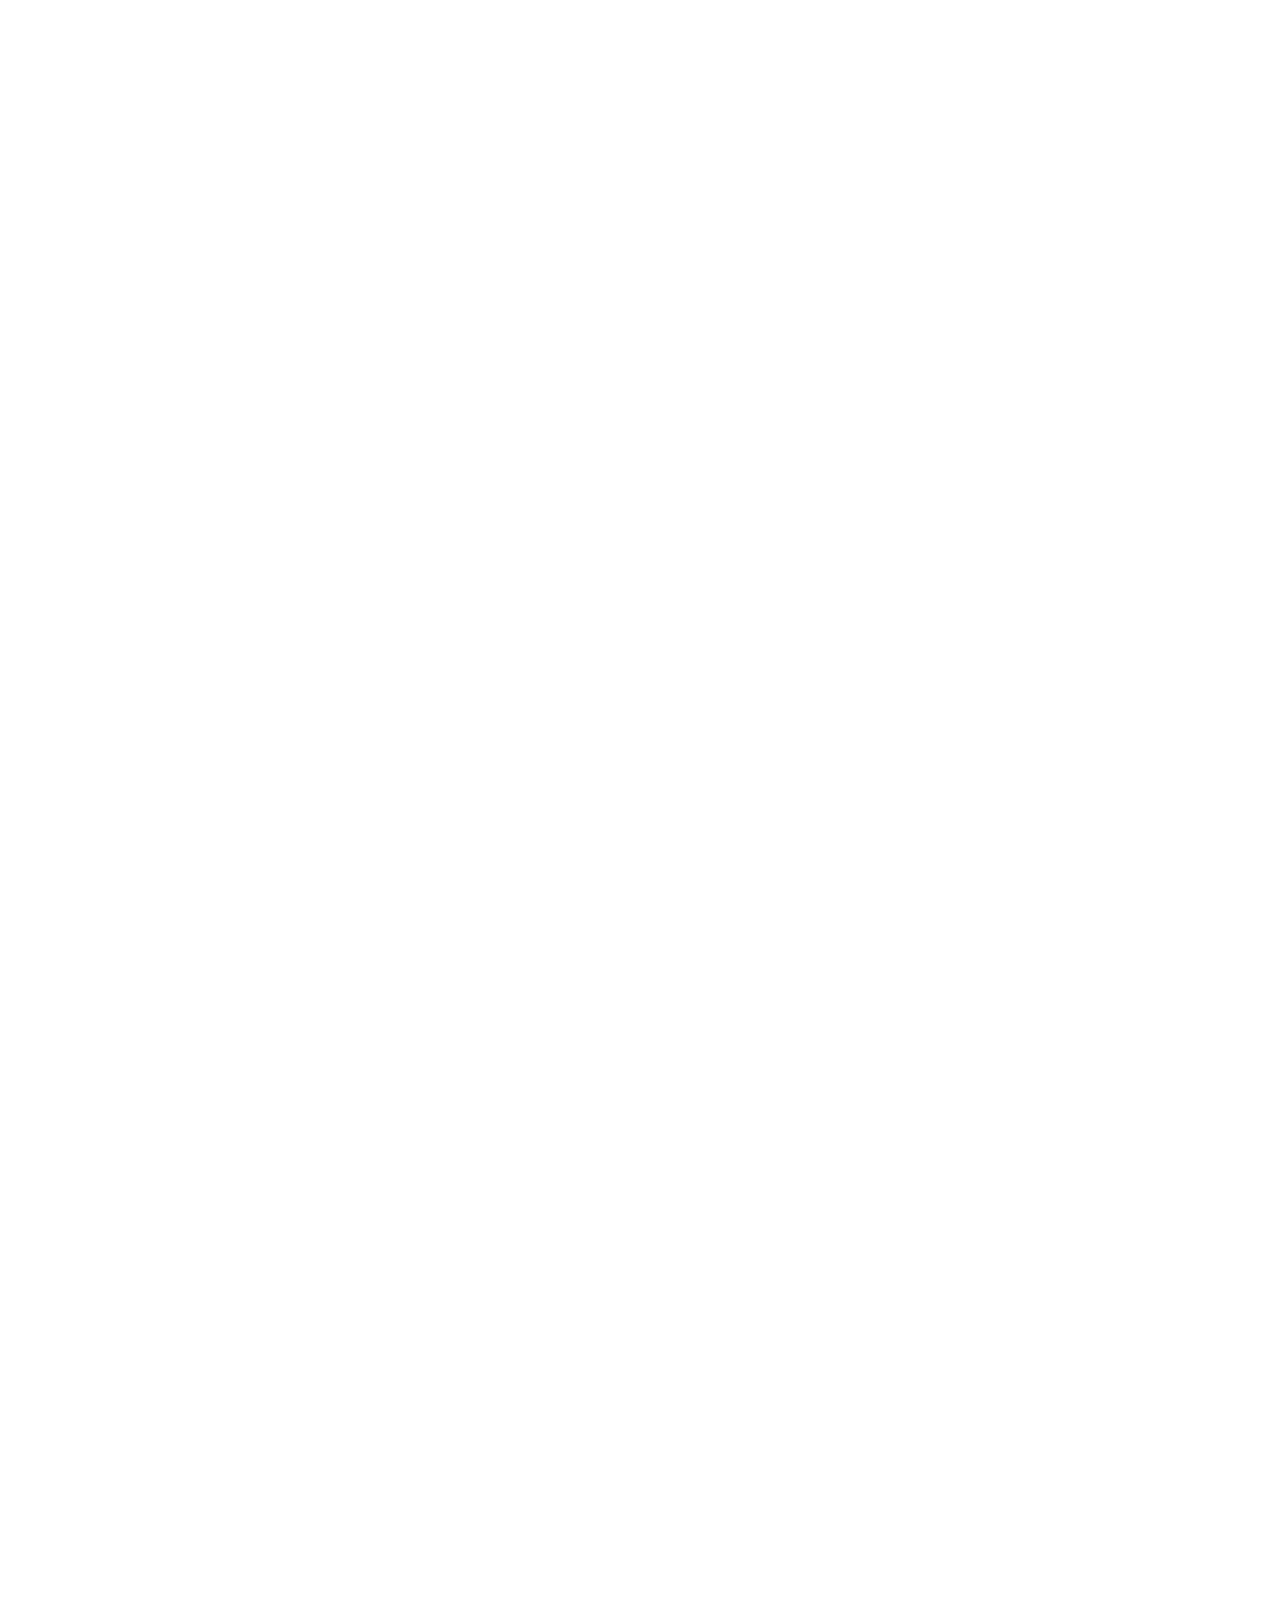
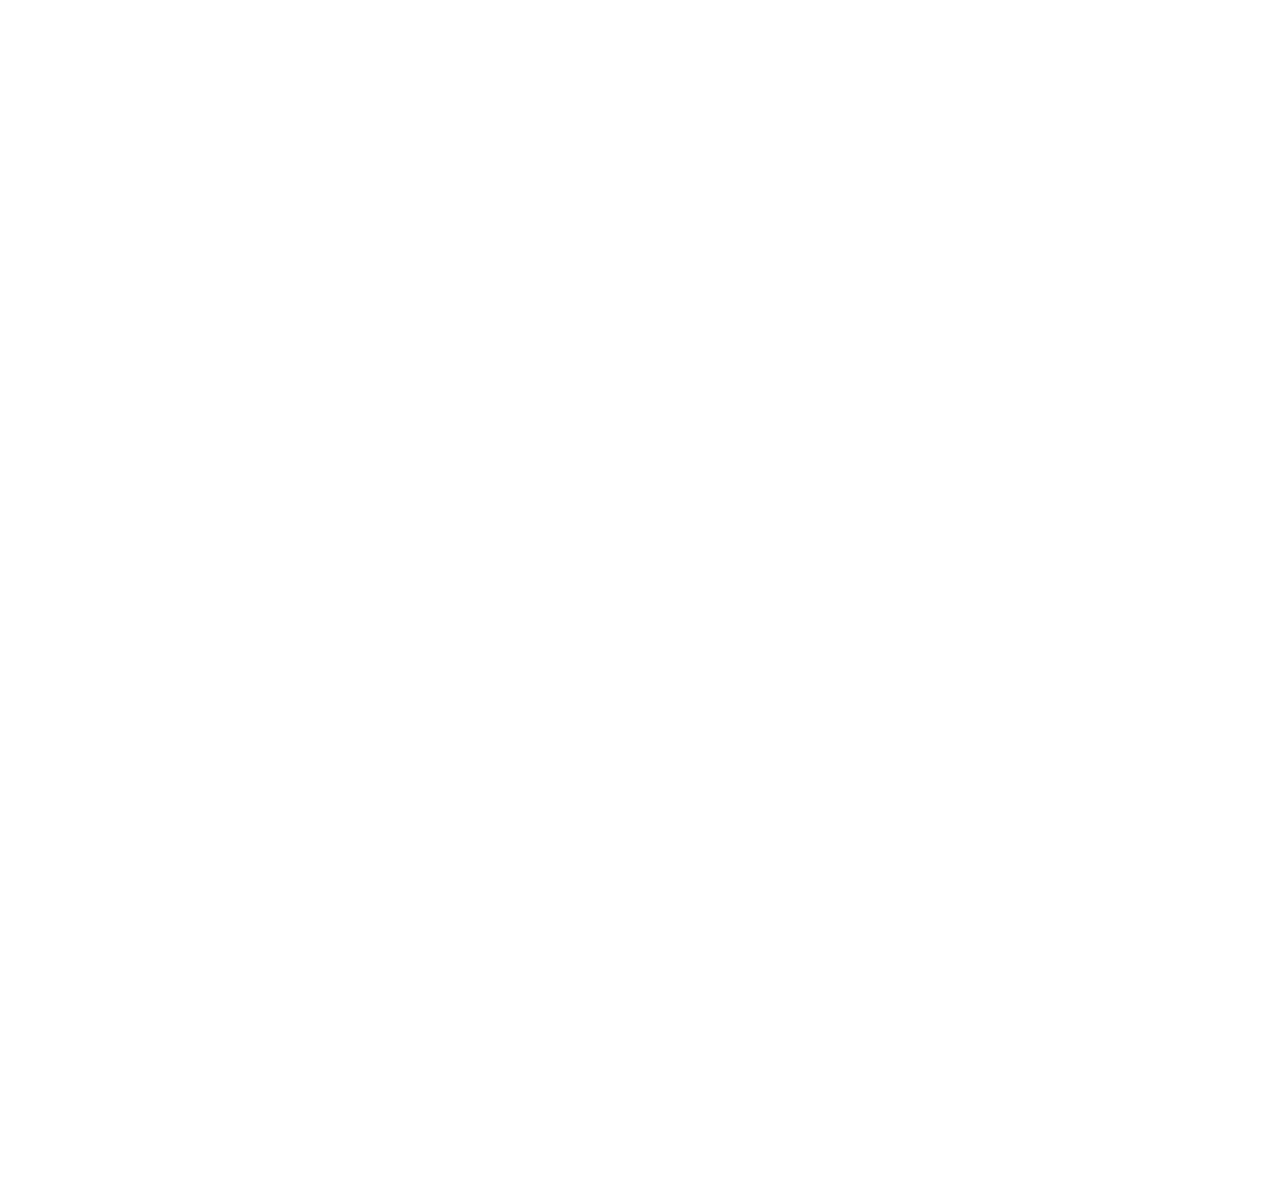
==== commit b9f5c369: "Merge 17be96728e212039529b4a0d3bc36b9e9e1b0e6f into 80963ac1eca0b23af88ce541cd9c07b066766870" ====
--- a/index.html
+++ b/index.html
@@ -3,167 +3,195 @@
 <head>
   <meta charset="utf-8">
   <title>Startrly</title>
-  <link rel="stylesheet" href="normalize.css">
-  <link href="style.css" rel="stylesheet">
-  <link href="https://fonts.googleapis.com/css?family=Poppins:500" rel="stylesheet">
+
+  <link rel=StyleSheet href="normalize.css" type="text/css" >
+  <link rel=StyleSheet href="style.css" type="text/css" media=screen>
+  <link rel="<link href="https://fonts.googleapis.com/css?family=Playfair+Display" rel="stylesheet">
+
+
+
+
 
 </head>
+
 <body>
+  <div>
 
-  <div class="container">
+    <section class="topish">
+      <nav>
+        <ul class="menu">
+          <li class="start">
+            Startrly
+          </li>
+          <li class="try">
+            Try Now!
+          </li>
+          <li class="about">
+            About
+          </li>
+        </ul>
+      </nav>
 
-    <nav>
-      <ul>
-        <li id="startly">
-          Startrly
+      <section class="header">
+        <h1>Startrly</h1>
+
+        <sub>A catchy tagline for a great solution</sub>
+
+        <a href="#">Some Call to Action</a>
+
+      </section>
+    </section>
+
+    <section class="quoteish">
+      <blockquote>
+        Lorem ipsum dolor sit amet, consectetur adipiscing elit, sed do eiusmod tempor incididunt ut labore et dolore magna aliqua.
+      </blockquote>
+      <p id="signature">
+        Mx. Lorem
+      </p>
+    </section>
+
+
+    <section>
+      <h2>Why?</h2>
+      <ul class="whys">
+        <li>
+          <img src="http://via.placeholder.com/100x100" />
+          <strong>Comfortable</strong>
+          <p>
+            Et quas molestias excepturi sint occaecati cupiditate non providents, ut aut reiciendis voluptatibus maiores.
+          </p>
         </li>
-        <li id="trynow">
-          Try Now!
+        <li>
+          <img src="http://via.placeholder.com/100x100" />
+          <strong>Robust</strong>
+          <p>
+            At vero eos et accusamus et iusto odio dignissimos ducimus qui. Quis autem vel eum iure reprehenderit qui in ea voluptate velit esse quam.
+          </p>
         </li>
-        <li id="about">
-          About
+        <li>
+          <img src="http://via.placeholder.com/100x100" />
+          <strong>Convenient</strong>
+          <p>
+            Itaque earum rerum hic tenetur a sapiente delectus.
+          </p>
         </li>
       </ul>
-    </nav>
+    </section>
 
-  <section class="intro">
-       <h1>Startrly</h1>
-       <sub>A catchy tagline for a great solution</sub>
-       <a href="#">Some Call to Action</a>
-  </section>
 
-      <section class="firstquote">
-        <blockquote>
-          Lorem ipsum dolor sit amet, consectetur adipiscing elit, sed do eiusmod tempor incididunt ut labore et dolore magna aliqua.
-        </blockquote>
-        <p>
-          -- Mx. Lorem
-        </p>
-      </section>
+    <section class="quoteish">
+      <blockquote>
+        Nemo enim ipsam voluptatem quia voluptas sit aspernatur aut odit aut fugit, sed quia consequuntur magni dolores eos qui ratione voluptatem sequi nesciunt.
+      </blockquote>
+      <p id="signature">
+        Mx. Ipsum
+      </p>
+    </section>
 
-      <section class="why">
-        <h2>Why?</h2>
-        <ul>
+
+    <section class="meet-us">
+      <h2>Meet the team</h2>
+      <ul>
+        <div class="meet-3">
           <li>
-            <img src="http://via.placeholder.com/100x100" />
-            <strong id="trait">Comfortable</strong>
+            <img src="https://placebear.com/150/150" alt="profile for kari kiwi" />
             <p>
-              Et quas molestias excepturi sint occaecati cupiditate non providents, ut aut reiciendis voluptatibus maiores.
+              <span>Kari Kiwi</span>
+              <span>CFO</span>
             </p>
           </li>
           <li>
-            <img src="http://via.placeholder.com/100x100" />
-            <strong id="trait">Robust</strong>
+            <img src="https://placebear.com/150/150" alt="profile for dan dragon" />
             <p>
-              At vero eos et accusamus et iusto odio dignissimos ducimus qui. Quis autem vel eum iure reprehenderit qui in ea voluptate velit esse quam.
+              <span>Dan Dragon</span>
+              <span>CMO</span>
             </p>
           </li>
           <li>
-            <img src="http://via.placeholder.com/100x100" />
-            <strong id="trait">Convenient</strong>
+            <img src="https://placebear.com/150/150" alt="profile for chris caribou" />
             <p>
-              Itaque earum rerum hic tenetur a sapiente delectus.
+              <span>Chris Caribou</span>
+              <span>CIO</span>
             </p>
           </li>
-        </ul>
-      </section>
+        </div>
 
-      <section class="secondquote">
-        <blockquote>
-          Nemo enim ipsam voluptatem quia voluptas sit aspernatur aut odit aut fugit, sed quia consequuntur magni dolores eos qui ratione voluptatem sequi nesciunt.
-        </blockquote>
-        <p>
-          -- Mx. Ipsum
-        </p>
-      </section>
-
-      <section class="team">
-        <h2>Meet the team</h2>
-        <ul>
-          <li>
-            <img src="https://placebear.com/150/150" alt="profile for kari kiwi" />
-            <span>Kari Kiwi</span>
-            <span>CFO</span>
-          </li>
-          <li>
-            <img src="https://placebear.com/150/150" alt="profile for dan dragon" />
-            <span>Dan Dragon</span>
-            <span>CMO</span>
-          </li>
-          <li>
-            <img src="https://placebear.com/150/150" alt="profile for chris caribou" />
-            <span>Chris Caribou</span>
-            <span>CIO</span>
-          </li>
+        <div class="meet-2">
           <li>
             <img src="https://placebear.com/150/150" alt="profile for charles cheetah" />
-            <span>Charles Cheetah</span>
-            <span>Board Member, CTO</span>
+            <p>
+              <span>Charles Cheetah</span>
+              <span>Board Member, CTO</span>
+            </p>
           </li>
           <li>
             <img src="https://placebear.com/150/150" alt="profile for dee dugong" />
-            <span>Dee Dugong</span>
-            <span>Startup Enthusiast</span>
+            <p>
+              <span>Dee Dugong</span>
+              <span>Startup Enthusiast</span>
+            </p>
+          </li>
+        </div>
+      </ul>
+    </section>
+
+
+    <section>
+      <h2>Sponsors</h2>
+      <ul class="sponsors">
+        <li>
+          <img src="http://via.placeholder.com/300x100" />
+        </li>
+        <li>
+          <img src="http://via.placeholder.com/250x125" />
+        </li>
+        <li>
+          <img src="http://via.placeholder.com/275x70" />
+        </li>
+        <li>
+          <img src="http://via.placeholder.com/250x120" />
+        </li>
+        <li>
+          <img src="http://via.placeholder.com/220x100" />
+        </li>
+      </ul>
+    </section>
+
+
+    <section class="endish">
+      <div>
+        <h3>Support</h3>
+        <ul>
+          <li>
+            Demo
+          </li>
+          <li>
+            Support
+          </li>
+          <li>
+            Contact
+          </li>
+          <li>
+            Docs
           </li>
         </ul>
-      </section>
-
-      <section class="sponsors">
-        <h2>Sponsors</h2>
+      </div>
+      <div>
+        <h3>About</h3>
         <ul>
           <li>
-            <img src="http://via.placeholder.com/300x100" />
+            Our Mission
           </li>
           <li>
-            <img src="http://via.placeholder.com/250x125" />
+            Careers
           </li>
           <li>
-            <img src="http://via.placeholder.com/275x70" />
-          </li>
-          <li>
-            <img src="http://via.placeholder.com/250x120" />
-          </li>
-          <li>
-            <img src="http://via.placeholder.com/220x100" />
+            Get in Touch
           </li>
         </ul>
-      </section>
-
-    <div class="footer">
-      <section>
-        <div>
-          <h3>Support</h3>
-          <ul>
-            <li>
-              Demo
-            </li>
-            <li>
-              Support
-            </li>
-            <li>
-              Contact
-            </li>
-            <li>
-              Docs
-            </li>
-          </ul>
-        </div>
-        <div>
-          <h3>About</h3>
-          <ul>
-            <li>
-              Our Mission
-            </li>
-            <li>
-              Careers
-            </li>
-            <li>
-              Get in Touch
-            </li>
-          </ul>
-        </div>
-      </section>
-    </div>
+      </div>
+    </section>
 
   </div>
 </body>
--- a/style.css
+++ b/style.css
@@ -1,157 +1,157 @@
+/* flexbox on unordered list */
+
 body {
-  font-family: 'Poppins', sans-serif;
-  margin: 0px 50px 10px 50px;
+  display: grid;
+  /* grid-template: 100px 500px / 200px 100px 50%; */
+  grid-template-columns: repeat(1, 1fr);
+  grid-template-rows: repeat(9, 1fr);
+  font-family: 'Playfair+Display', sans-serif;
 }
 
-.container {
-  background: #fff9e0;
-  background:-webkit-linear-gradient(bottom, #fff9e0, #fde57c);
-  background: -moz-linear-gradient(bottom, #fff9e0, #fde57c);
-  background: -ms-linear-gradient(bottom, #fff9e0, #fde57c);
-  background: -o-linear-gradient(bottom, #fff9e0, #fde57c);
-  background: linear-gradient(to top, #fff9e0, #fde57c);
+.topish {
+  background-color: lightgreen;
+  padding: 80px;
+  padding-left: 100px;
+  padding-right: 100px;
+  /* align-content: center; */
 }
 
-.container nav ul {
-  color: #FFFFFF;
-  background: #000072;
-  list-style: none;
+.menu {
+  list-style-type: none;
   display: flex;
-  padding: 15px;
-  flex-wrap: wrap;
+  flex-direction: row;
+  flex-wrap: nowrap;
+  justify-content: flex-end;
+  /* align-items: flex-start;
+  vertical-align: top; */
 }
 
-.container nav ul li#trynow {
-  display: inline-block;
-  margin-left: auto;
-  padding-right: 50px;
+.start { /* nav bar */
+  margin-right: auto
 }
 
-.intro {
+.about { /* nav bar */
+  margin-left: 50px;
+}
+
+.header {
   display: flex;
   flex-direction: column;
-  flex-wrap: wrap;
   align-items: center;
-  height: 12em;
-  margin-top: 3em;
-  font-size: 18px;
 }
 
-.intro a:hover {
-  background-color: #FDBA63;
+.header  h1:hover {
+  display: flex;
+  flex-direction: column;
+  justify-content: center;
+  /* padding: auto; */
+  padding-bottom: 2em;
+  text-align: center;
+  font-size: 1rem;
 }
 
-.intro a {
-  color: #FFFFFF;
-  border: solid 1px;
-  border-radius: 8px;
-  text-decoration: none;
-  padding: 15px;
-  background: #000072;
-  min-width: 100px;
-  margin-top: 1em;
+.header sub {
+  font-size: 1.1em;
+  padding-bottom: 40px;
+  text-align: center;
 }
 
-.intro a:hover {
-  background-color: #FDBA63;
+/* should this be a button? */
+.header a {
+  position: block;
+  background-color: #FFF8DC;
+  width: 200px;
+  text-decoration: none;
+  padding: 10px;
+  border-radius: 5px;
+  border: 1px solid;
+  align-items: center;
+  /* margin: 0 35% */
 }
 
-.firstquote, .secondquote {
-  background-color: #e0f6ff;
-  border-top: solid #FFFFFF;
-  border-bottom: solid #FFFFFF;
-  padding: 3em;
-  margin-top: 3em;
+body div section {
+  text-align: center;
+}
+
+blockquote {
+  font-style: italic;
+  grid-column-start: 2;
+  grid-row-start: 3 / span 2;
+  padding: 1em;
+}
+
+.quoteish {
+  border-top: solid;
+  border-bottom: solid;
+  padding: 20px;
+}
+
+#signature {
+  text-align: right;
   font-style: italic;
 }
 
-.firstquote p, .secondquote p {
-  text-align: right;
+/* li img {float left on image, margin-right: 10px} */
+.whys {
+  list-style-type: none;
+  display: flex;
+  flex-grow: 1;
+  flex-direction: row;
+  justify-content: space-between;
 }
 
-.why, .team, .sponsors, .footer section {
-  padding: 15px;
+/* ------Meet the team------------------ */
+.meet-us{  /* not rlly doing anything now */
+  padding: 1rem;
 }
 
-.why ul, .team ul, .sponsors ul {
-  list-style: none;
-  padding: 0px;
-  display: flex;
-  flex-wrap: wrap;
+img[src*="placebear"] {
+  border-radius: 50% 50% 50% 50%;
 }
 
-.why li {
-  display: grid;
-  grid-template-rows: 15px auto;
-  grid-column-gap: 1em;
-  flex: 1;
-  font-size: 12px;
+.meet-us ul div li p span {
+  position: inline-block;
 }
 
-.why img {
-  grid-row: 1 / 3;
+.meet-3 {
+  list-style-type: none;
+  display: flex;
+  flex-direction: row;
+  flex-wrap: wrap;
+  justify-content: space-between;
+  align-items: flex-start;
+  /* grid-column: 1 / span 3;
+  grid-row: 1; */
 }
 
-.why #trait {
-  grid-row: 1 / 2;
-  font-size: 14px;
+.meet-2 {
+  list-style-type: none;
+  display: flex;
+  flex-direction: row;
+  flex-wrap: wrap;
+  justify-content: center;
+  align-items: center;
 }
 
-.why p {
-  grid-row: 2 / 3;
+.sponsors {
+  display: flex;
+  flex-direction: row;
+  list-style-type: none;
+  flex-wrap: wrap;
+  align-items: baseline;
+  flex: 1;
+  align-items: center;
+  justify-content: space-around;
+  /* align-content: space-between; */
 }
 
-.team {
-  background: #FDBA63;
+.endish {
+  display: flex;
+  flex-direction: row;
+  justify-content: left;
+  border-top: solid;
 }
 
-.team ul {
-  justify-content: center;
+.endish div ul {
+  list-style-type: none;
 }
-
-.team li {
-  display: flex;
-  align-items: center;
-  flex-direction: column;
-  padding: 55px;
-  width: 20%;
-}
-
-.team img {
-  border-radius: 100px;
-  border: solid 2px;
-  color: #fff9e0;
-}
-
-.team li span {
-  margin-top: 10px;
-  min-width: 300px;
-  text-align: center;
-}
-
-.sponsors ul {
-  display: flex;
-  flex-wrap: wrap;
-  justify-content: center;
-}
-
-.sponsors ul li {
-  margin: 4px;
-}
-
-.footer section {
-  color: #FFFFFF;
-  background: #000072;
-  display: flex;
-  flex-wrap: wrap;
-}
-
-.footer section div {
-  margin-right: 100px;
-}
-
-.footer section ul {
-  list-style: none;
-  padding: 0px;
-  font-size: 12px;
-}
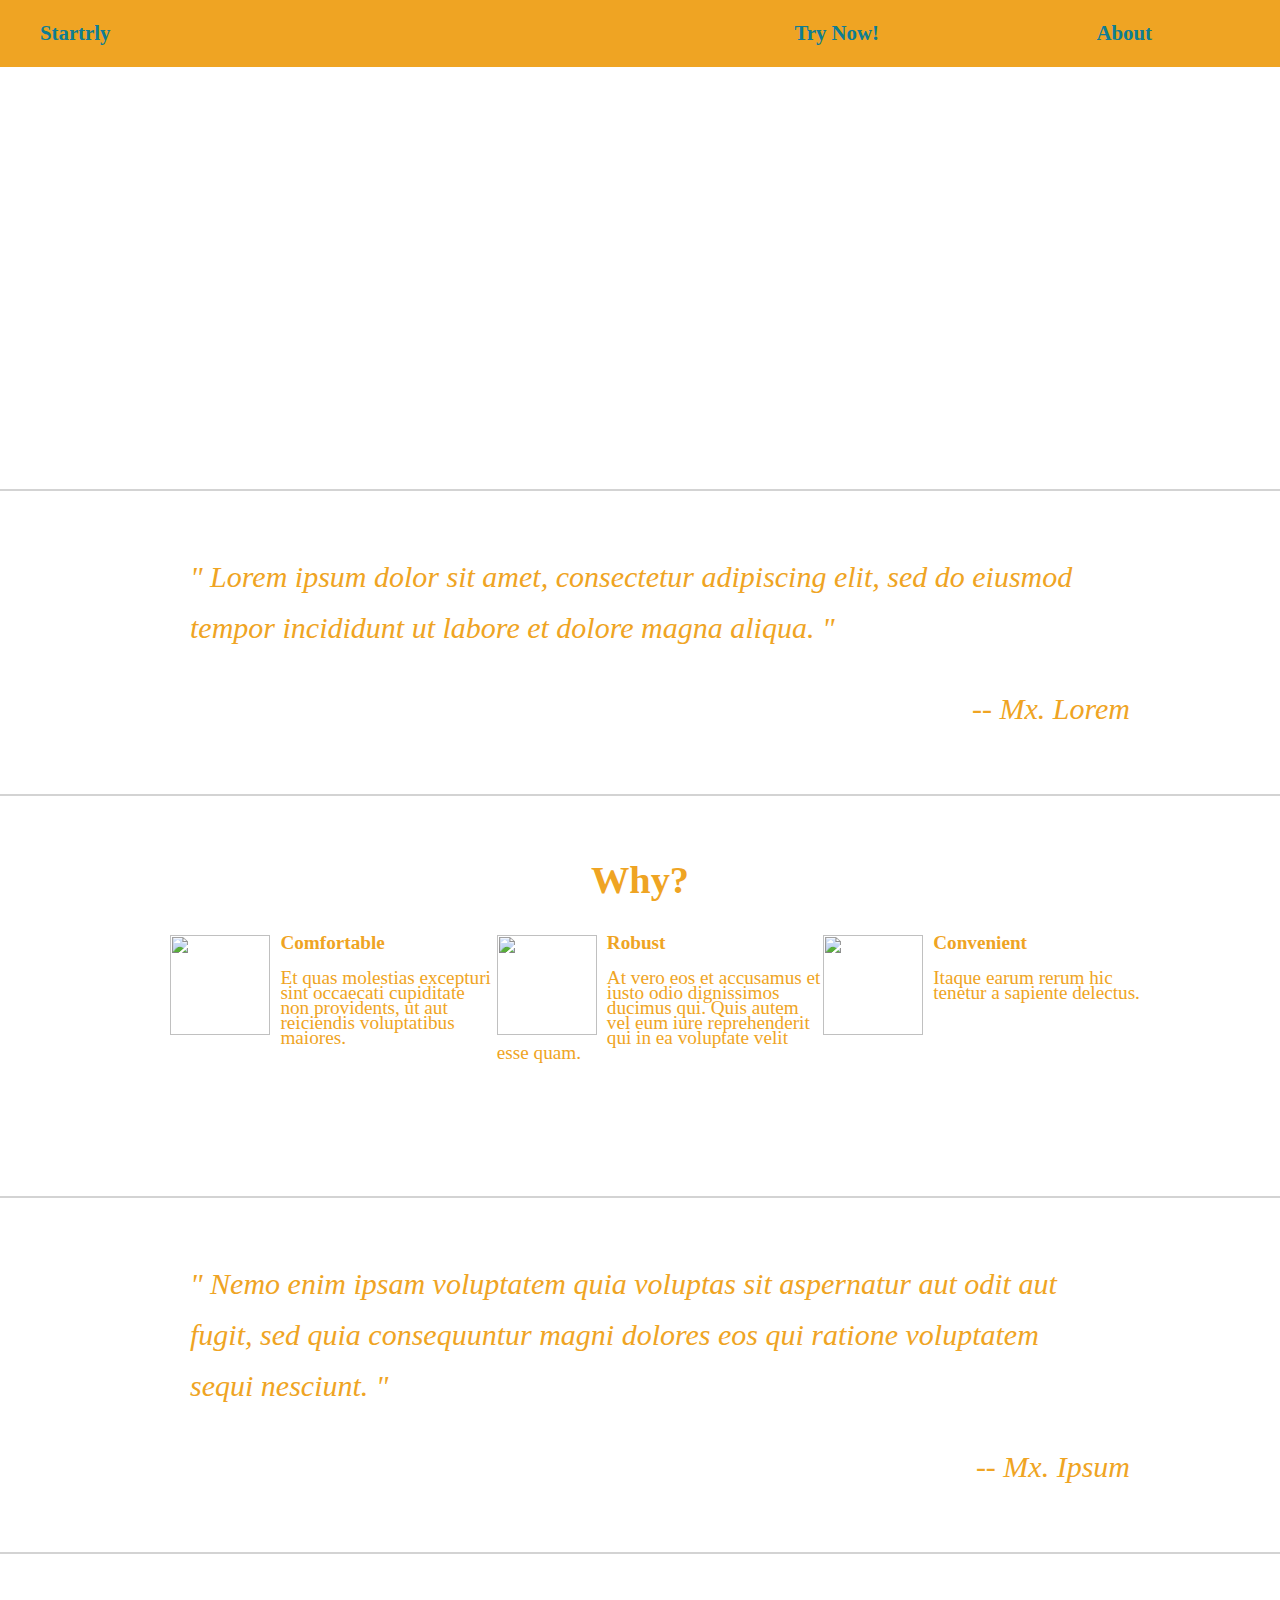
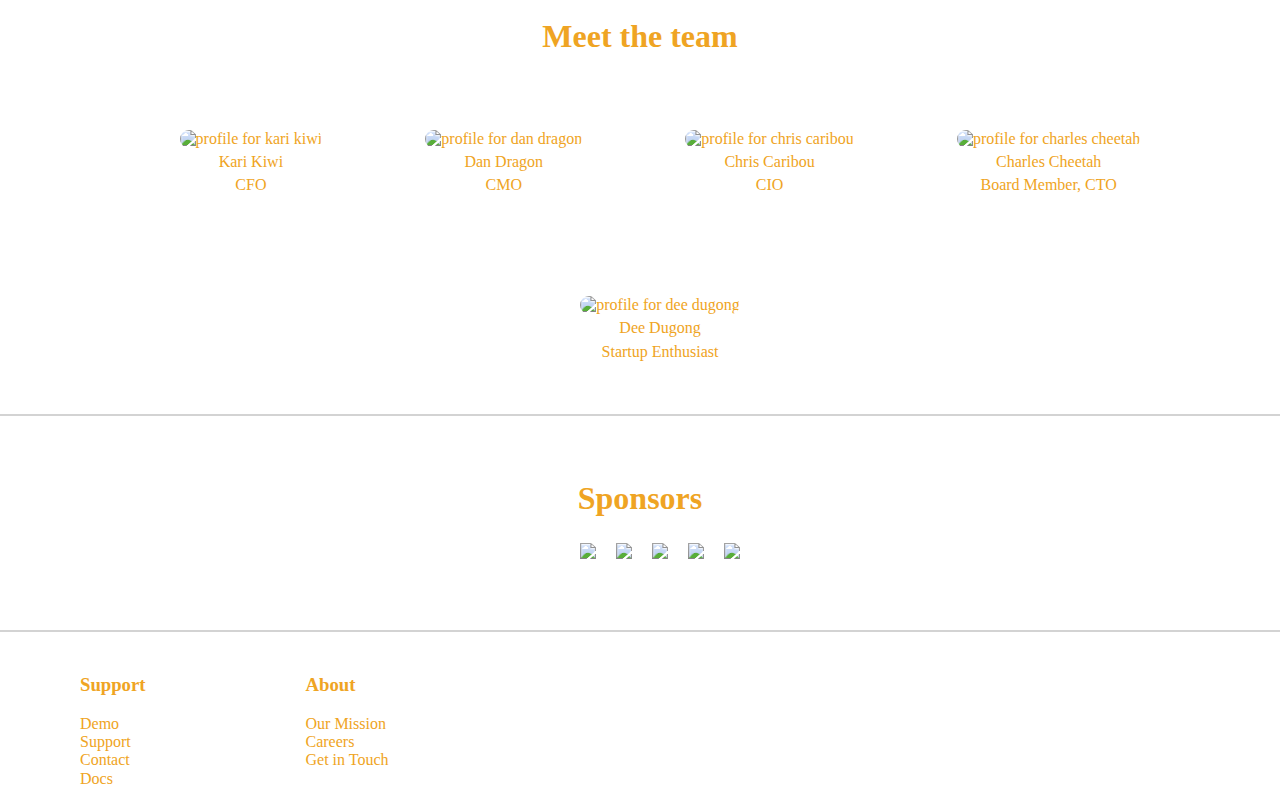
==== commit 5ee158e3: "Merge edb429b9baea7d792aaf444574c5e17874155883 into 80963ac1eca0b23af88ce541cd9c07b066766870" ====
--- a/index.html
+++ b/index.html
@@ -1,198 +1,172 @@
 <!DOCTYPE html>
 <html>
-<head>
-  <meta charset="utf-8">
-  <title>Startrly</title>
+  <head>
+    <meta charset="utf-8">
+    <title>Startrly</title>
+    <link rel="stylesheet" href="main.css">
+    <link rel="stylesheet" href="normalize.css">
+    <link href="https://fonts.googleapis.com/css?family=Handlee" rel="stylesheet">
+  </head>
 
-  <link rel=StyleSheet href="normalize.css" type="text/css" >
-  <link rel=StyleSheet href="style.css" type="text/css" media=screen>
-  <link rel="<link href="https://fonts.googleapis.com/css?family=Playfair+Display" rel="stylesheet">
+  <body class="container">
 
-
-
-
-
-</head>
-
-<body>
-  <div>
-
-    <section class="topish">
       <nav>
-        <ul class="menu">
-          <li class="start">
+        <ul>
+          <li>
             Startrly
           </li>
-          <li class="try">
+          <li>
             Try Now!
           </li>
-          <li class="about">
+          <li>
             About
           </li>
         </ul>
       </nav>
 
+
       <section class="header">
-        <h1>Startrly</h1>
-
-        <sub>A catchy tagline for a great solution</sub>
-
-        <a href="#">Some Call to Action</a>
-
+        <h1 class="fade-in one">Startrly</h1>
+        <sub class="fade-in two">A catchy tagline for a great solution</sub>
+        <a class="fade-in three button" href="#">Some Call to Action</a>
       </section>
-    </section>
-
-    <section class="quoteish">
-      <blockquote>
-        Lorem ipsum dolor sit amet, consectetur adipiscing elit, sed do eiusmod tempor incididunt ut labore et dolore magna aliqua.
-      </blockquote>
-      <p id="signature">
-        Mx. Lorem
-      </p>
-    </section>
 
 
-    <section>
-      <h2>Why?</h2>
-      <ul class="whys">
-        <li>
-          <img src="http://via.placeholder.com/100x100" />
-          <strong>Comfortable</strong>
-          <p>
-            Et quas molestias excepturi sint occaecati cupiditate non providents, ut aut reiciendis voluptatibus maiores.
-          </p>
-        </li>
-        <li>
-          <img src="http://via.placeholder.com/100x100" />
-          <strong>Robust</strong>
-          <p>
-            At vero eos et accusamus et iusto odio dignissimos ducimus qui. Quis autem vel eum iure reprehenderit qui in ea voluptate velit esse quam.
-          </p>
-        </li>
-        <li>
-          <img src="http://via.placeholder.com/100x100" />
-          <strong>Convenient</strong>
-          <p>
-            Itaque earum rerum hic tenetur a sapiente delectus.
-          </p>
-        </li>
-      </ul>
-    </section>
+      <section class="quote">
+        <blockquote>
+          Lorem ipsum dolor sit amet, consectetur adipiscing elit, sed do eiusmod tempor incididunt ut labore et dolore magna aliqua.
+        </blockquote>
+        <p>
+          Mx. Lorem
+        </p>
+      </section>
 
 
-    <section class="quoteish">
-      <blockquote>
-        Nemo enim ipsam voluptatem quia voluptas sit aspernatur aut odit aut fugit, sed quia consequuntur magni dolores eos qui ratione voluptatem sequi nesciunt.
-      </blockquote>
-      <p id="signature">
-        Mx. Ipsum
-      </p>
-    </section>
-
-
-    <section class="meet-us">
-      <h2>Meet the team</h2>
-      <ul>
-        <div class="meet-3">
+      <section class="reasons">
+        <h2>Why?</h2>
+        <ul>
           <li>
-            <img src="https://placebear.com/150/150" alt="profile for kari kiwi" />
+            <img src="https://iamkierawillis.files.wordpress.com/2014/10/baby-sleeping.jpg" />
+            <strong>Comfortable</strong>
             <p>
-              <span>Kari Kiwi</span>
-              <span>CFO</span>
+              Et quas molestias excepturi sint occaecati cupiditate non providents, ut aut reiciendis voluptatibus maiores.
             </p>
           </li>
           <li>
-            <img src="https://placebear.com/150/150" alt="profile for dan dragon" />
+            <img src="https://www.mtwhitneycoffee.com/mm5/graphics/00000001/Cup-Of-Coffee-Coffee-Beans-31355126.jpg" />
+            <strong>Robust</strong>
             <p>
-              <span>Dan Dragon</span>
-              <span>CMO</span>
+              At vero eos et accusamus et iusto odio dignissimos ducimus qui. Quis autem vel eum iure reprehenderit qui in ea voluptate velit esse quam.
             </p>
           </li>
           <li>
-            <img src="https://placebear.com/150/150" alt="profile for chris caribou" />
+            <img src="https://www.7eleven.com.au/uploads/shared/pages/af9a7e5312f4b829571bed46bd17394d4b619510.jpg" />
+            <strong>Convenient</strong>
             <p>
+              Itaque earum rerum hic tenetur a sapiente delectus.
+            </p>
+          </li>
+        </ul>
+      </section>
+
+
+      <section class="quote">
+        <blockquote>
+          Nemo enim ipsam voluptatem quia voluptas sit aspernatur aut odit aut fugit, sed quia consequuntur magni dolores eos qui ratione voluptatem sequi nesciunt.
+        </blockquote>
+        <p>
+          Mx. Ipsum
+        </p>
+      </section>
+
+
+      <section class="team">
+        <h2>Meet the team</h2>
+        <ul>
+          <li>
+            <img src="https://vignette.wikia.nocookie.net/whatever-you-want/images/b/be/Kiwi_bird.jpg/revision/latest?cb=20130806055823" alt="profile for kari kiwi" />
+              <span>Kari Kiwi</span>
+              <span>CFO</span>
+          </li>
+          <li>
+            <img src="https://i.pinimg.com/originals/7e/58/8b/7e588b58582a7629873333d7bf4b4bb2.jpg" alt="profile for dan dragon" />
+              <span>Dan Dragon</span>
+              <span>CMO</span>
+          </li>
+          <li>
+            <img src="https://www.nationalgeographic.com/content/dam/animals/thumbs/rights-exempt/mammals/c/caribou_thumb.JPG" alt="profile for chris caribou" />
               <span>Chris Caribou</span>
               <span>CIO</span>
-            </p>
           </li>
-        </div>
-
-        <div class="meet-2">
           <li>
-            <img src="https://placebear.com/150/150" alt="profile for charles cheetah" />
-            <p>
+            <img src="https://encrypted-tbn0.gstatic.com/images?q=tbn:ANd9GcQBk1CTnA2nyXGUYUkLRpSWuSQiqR9MQ7_GGgt-P7RsMpFFQjrC" alt="profile for charles cheetah" />
               <span>Charles Cheetah</span>
               <span>Board Member, CTO</span>
-            </p>
           </li>
           <li>
-            <img src="https://placebear.com/150/150" alt="profile for dee dugong" />
-            <p>
+            <img src="https://vignette.wikia.nocookie.net/pokemon/images/b/b4/Cerulean_Gym_Dewgong.png/revision/latest?cb=20151009075058" alt="profile for dee dugong" />
               <span>Dee Dugong</span>
               <span>Startup Enthusiast</span>
-            </p>
           </li>
-        </div>
-      </ul>
-    </section>
+        </ul>
+      </section>
 
 
-    <section>
-      <h2>Sponsors</h2>
-      <ul class="sponsors">
-        <li>
-          <img src="http://via.placeholder.com/300x100" />
-        </li>
-        <li>
-          <img src="http://via.placeholder.com/250x125" />
-        </li>
-        <li>
-          <img src="http://via.placeholder.com/275x70" />
-        </li>
-        <li>
-          <img src="http://via.placeholder.com/250x120" />
-        </li>
-        <li>
-          <img src="http://via.placeholder.com/220x100" />
-        </li>
-      </ul>
-    </section>
+      <section class="sponsors">
+        <h2>Sponsors</h2>
+        <ul>
+          <li>
+            <img src="http://via.placeholder.com/300x100" />
+          </li>
+          <li>
+            <img src="http://via.placeholder.com/250x125" />
+          </li>
+          <li>
+            <img src="http://via.placeholder.com/275x70" />
+          </li>
+          <li>
+            <img src="http://via.placeholder.com/250x120" />
+          </li>
+          <li>
+            <img src="http://via.placeholder.com/220x100" />
+          </li>
+        </ul>
+      </section>
 
 
-    <section class="endish">
-      <div>
-        <h3>Support</h3>
-        <ul>
-          <li>
-            Demo
-          </li>
-          <li>
-            Support
-          </li>
-          <li>
-            Contact
-          </li>
-          <li>
-            Docs
-          </li>
-        </ul>
-      </div>
-      <div>
-        <h3>About</h3>
-        <ul>
-          <li>
-            Our Mission
-          </li>
-          <li>
-            Careers
-          </li>
-          <li>
-            Get in Touch
-          </li>
-        </ul>
-      </div>
-    </section>
+      <section class="footer">
+        <div>
+          <h3>Support</h3>
+          <ul>
+            <li>
+              Demo
+            </li>
+            <li>
+              Support
+            </li>
+            <li>
+              Contact
+            </li>
+            <li>
+              Docs
+            </li>
+          </ul>
+        </div>
+        <div>
+          <h3>About</h3>
+          <ul>
+            <li>
+              Our Mission
+            </li>
+            <li>
+              Careers
+            </li>
+            <li>
+              Get in Touch
+            </li>
+          </ul>
+        </div>
+      </section>
 
-  </div>
-</body>
+  </body>
 </html>
--- a/main.css
+++ b/main.css
@@ -0,0 +1,254 @@
+.container {
+  width: 100vw;
+  height: 100vh;
+  /* display: grid;
+  grid-template-rows: repeat(8,1fr) */
+  color: #EFA423;
+  background-image: url(https://images.unsplash.com/photo-1467810563316-b5476525c0f9?ixlib=rb-0.3.5&s=d3547427b680316b55291f31a12e19d5&auto=format&fit=crop&w=2249&q=80);
+  background-repeat: no-repeat;
+  background-size: cover;
+  background-attachment: fixed;
+  background-position: center;
+}
+
+/* make keyframes that tell the start state and the end state of our object */
+@-webkit-keyframes fadeIn { from { opacity:0; } to { opacity:1; } }
+@-moz-keyframes fadeIn { from { opacity:0; } to { opacity:1; } }
+@keyframes fadeIn { from { opacity:0; } to { opacity:1; } }
+
+.fade-in {
+  opacity:0;  /* make things invisible upon start */
+
+  -webkit-animation:fadeIn ease-in 1;  /* call our keyframe named fadeIn, use animattion ease-in and repeat it only 1 time */
+  -moz-animation:fadeIn ease-in 1;
+  animation:fadeIn ease-in 1;
+
+  -webkit-animation-fill-mode:forwards;  /* this makes sure that after animation is done we remain at the last keyframe value (opacity: 1)*/
+  -moz-animation-fill-mode:forwards;
+  animation-fill-mode:forwards;
+
+  -webkit-animation-duration:1s;
+  -moz-animation-duration:1s;
+  animation-duration:1s;
+}
+
+.fade-in.one {
+  -webkit-animation-delay: 0.5s;
+  -moz-animation-delay: 0.5s;
+  animation-delay: 0.5s;
+}
+
+.fade-in.two {
+  -webkit-animation-delay: 1.2s;
+  -moz-animation-delay:1.2s;
+  animation-delay: 1.2s;
+}
+
+.fade-in.three {
+  -webkit-animation-delay: 1.9s;
+  -moz-animation-delay: 1.9s;
+  animation-delay: 1.9s;
+}
+
+/* takes out bullets from ul */
+ul {
+    list-style-type: none;
+}
+
+/* takes off link underline */
+a {
+  text-decoration: none;
+}
+
+/* nav bar style */
+nav {
+  position: fixed;
+  width: 100%;
+  top: 0;
+  background-color: #EFA423;
+  height: 3.2em;
+  font-size: 1.3em;
+  font-weight: bold;
+  color: #0E7D93;
+}
+
+nav ul {
+  display: flex;
+  margin-right: 10vw;
+}
+
+nav ul li:first-of-type {
+  margin-right: auto;
+}
+
+nav ul li:nth-of-type(2) {
+  padding-right: 17vw;
+}
+nav ul li:hover {
+  color: #E1E2E2;
+}
+/* end nav bar style */
+
+/* startrly title*/
+.header {
+  margin-top: 2em;
+  display: flex;
+  flex-direction: column;
+  align-items: center;
+  font-size: 3em;
+  border-bottom: solid 2px;
+  border-color: lightgrey;
+  line-height: .7;
+  font-family: 'Handlee', cursive;
+}
+
+.button {
+  margin: 60px 0 80px 0;
+  font-size: .4em;
+  text-align: center;
+  background: white;
+  border-radius: 7px;
+  border: solid 2px lightgrey;
+  padding: 20px;
+  background-color: #FFC271;
+  color: #0E7D93;
+}
+
+.button:hover {
+  background-color: lightgrey;
+}
+
+/* quote styling */
+.quote {
+  text-align: left;
+  font-size: 30px;
+  font-style: italic;
+  margin: 60px 150px;
+  line-height: 1.7;
+}
+.quote p {
+  text-align: right;
+}
+
+.quote blockquote:before {
+  content: "\""
+}
+.quote blockquote:after {
+  content: "\""
+}
+.quote p:before {
+  content: "--"
+}
+/* end quote styling */
+
+/* h2 styling */
+h2 {
+  margin-top: 2em;
+  text-align: center;
+  font-size: 2em;
+}
+
+/* why section styling */
+.reasons {
+  border-bottom: solid 2px;
+  border-top: solid 2px;
+  border-color: lightgrey;
+  line-height: .7;
+  min-height: 400px;
+  display: grid;
+  grid-template-rows: 30% 70%;
+  justify-content: center;
+  font-size: 1.2em;
+  line-height: 15px;
+}
+
+.reasons ul {
+  display: flex;
+  justify-content: space-around;
+  flex-wrap: wrap;
+}
+
+.reasons li {
+  flex: 0 0 17em;
+}
+
+.reasons img {
+  float: left;
+  margin: 0 10px 0 0;
+  height: 100px;
+  width: 100px;
+}
+/* end why section styling */
+
+/* team section styling */
+.team {
+  display: grid;
+  border-top: solid 2px;
+  border-color: lightgrey;
+
+}
+
+.team ul {
+  display: flex;
+  flex-wrap: wrap;
+  justify-content: space-around;
+  margin: 0 5.5em;
+}
+
+.team img {
+  height: 150px;
+  width: 150px;
+  border-radius: 100px;
+
+}
+
+.team span {
+  display: block;
+  text-align: center;
+  margin: 5px;
+}
+
+.team li {
+  margin: 3em;
+}
+/* end team section styling */
+
+/* sponsors styling */
+.sponsors {
+  border-top: solid 2px;
+  border-color: lightgrey;
+  padding-bottom: 40px;
+}
+
+.sponsors ul {
+  display: flex;
+  flex-wrap: wrap;
+  justify-content: center;
+}
+
+.sponsors ul li {
+  margin: 0 10px 10px 10px;
+}
+/* end sponsors styling */
+
+
+/* footer styling */
+.footer {
+  border-top: solid 2px;
+  border-color: lightgrey;
+  display: flex;
+  justify-content: flex-start;
+
+}
+
+.footer div {
+  margin: 1.5em 5em 0 5em;
+  /* margin-left: 5em;
+  margin-right: 5em; */
+}
+
+.footer ul {
+  text-align: left;
+  padding: 0;
+}
+/* end footer styling */
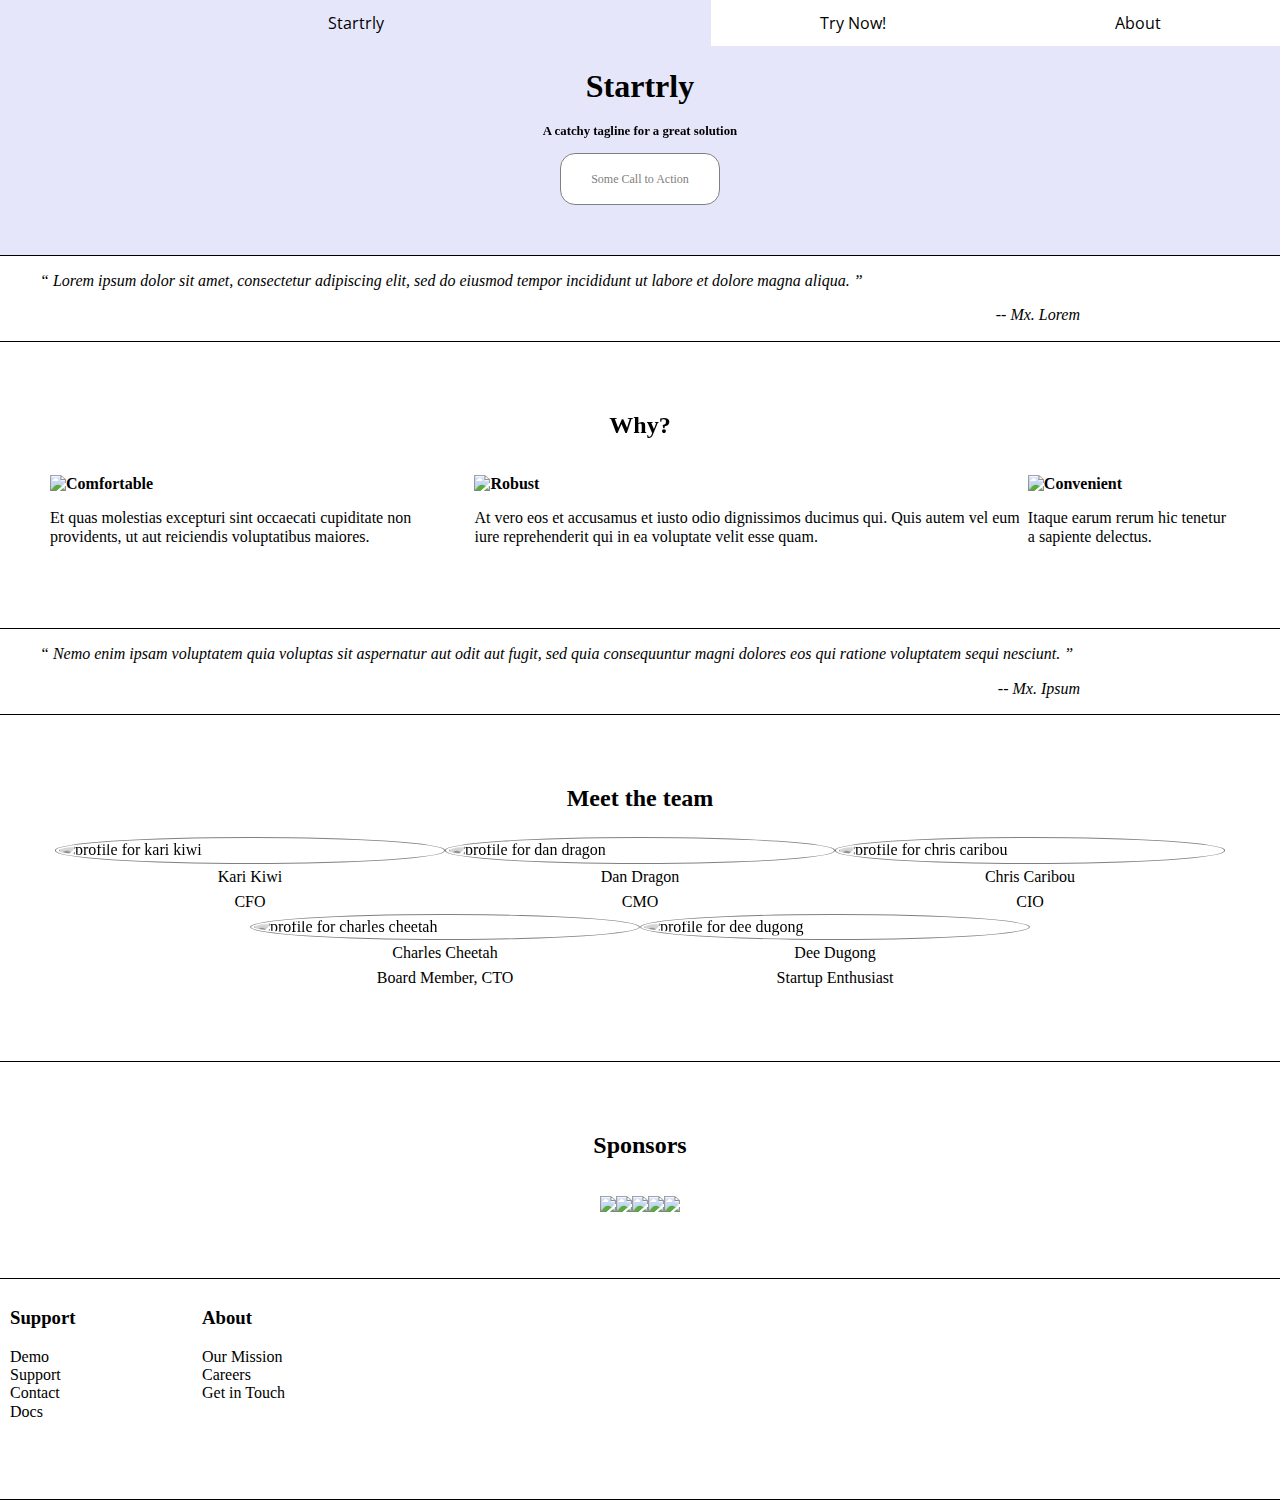
==== commit a2a68e3b: "Merge dc25c78c81ddbd557bedacabb265d655259fb639 into 80963ac1eca0b23af88ce541cd9c07b066766870" ====
--- a/index.html
+++ b/index.html
@@ -2,16 +2,15 @@
 <html>
   <head>
     <meta charset="utf-8">
-    <title>Startrly</title>
-    <link rel="stylesheet" href="main.css">
-    <link rel="stylesheet" href="normalize.css">
-    <link href="https://fonts.googleapis.com/css?family=Handlee" rel="stylesheet">
-  </head>
+          <title>Startrly</title>
+          <LINK REL=StyleSheet HREF="styles/normalize.css" TYPE="text/css" MEDIA=screen>
+            <LINK REL=StyleSheet HREF="styles/main.css" TYPE="text/css" MEDIA=screen>
+    </head>
+  <body>
+    <div>
 
-  <body class="container">
-
-      <nav>
-        <ul>
+      <nav class="nav">
+        <ul class ="navigation-list">
           <li>
             Startrly
           </li>
@@ -25,14 +24,14 @@
       </nav>
 
 
-      <section class="header">
-        <h1 class="fade-in one">Startrly</h1>
-        <sub class="fade-in two">A catchy tagline for a great solution</sub>
-        <a class="fade-in three button" href="#">Some Call to Action</a>
+      <section class="intro">
+        <h1 >Startrly</h1>
+        <sub >A catchy tagline for a great solution</sub>
+        <a class="button" href="#">Some Call to Action</a>
       </section>
 
 
-      <section class="quote">
+      <section class ="quote">
         <blockquote>
           Lorem ipsum dolor sit amet, consectetur adipiscing elit, sed do eiusmod tempor incididunt ut labore et dolore magna aliqua.
         </blockquote>
@@ -42,25 +41,24 @@
       </section>
 
 
-      <section class="reasons">
+      <section class="why-blocks">
         <h2>Why?</h2>
-        <ul>
-          <li>
-            <img src="https://iamkierawillis.files.wordpress.com/2014/10/baby-sleeping.jpg" />
+        <ul><li >
+            <img  src="http://via.placeholder.com/100x100" />
             <strong>Comfortable</strong>
             <p>
               Et quas molestias excepturi sint occaecati cupiditate non providents, ut aut reiciendis voluptatibus maiores.
             </p>
           </li>
           <li>
-            <img src="https://www.mtwhitneycoffee.com/mm5/graphics/00000001/Cup-Of-Coffee-Coffee-Beans-31355126.jpg" />
+            <img src="http://via.placeholder.com/100x100" />
             <strong>Robust</strong>
             <p>
               At vero eos et accusamus et iusto odio dignissimos ducimus qui. Quis autem vel eum iure reprehenderit qui in ea voluptate velit esse quam.
             </p>
           </li>
           <li>
-            <img src="https://www.7eleven.com.au/uploads/shared/pages/af9a7e5312f4b829571bed46bd17394d4b619510.jpg" />
+            <img class= "imag3" src="http://via.placeholder.com/100x100" />
             <strong>Convenient</strong>
             <p>
               Itaque earum rerum hic tenetur a sapiente delectus.
@@ -70,7 +68,7 @@
       </section>
 
 
-      <section class="quote">
+      <section class ="quote">
         <blockquote>
           Nemo enim ipsam voluptatem quia voluptas sit aspernatur aut odit aut fugit, sed quia consequuntur magni dolores eos qui ratione voluptatem sequi nesciunt.
         </blockquote>
@@ -80,41 +78,41 @@
       </section>
 
 
-      <section class="team">
+      <section>
         <h2>Meet the team</h2>
-        <ul>
-          <li>
-            <img src="https://vignette.wikia.nocookie.net/whatever-you-want/images/b/be/Kiwi_bird.jpg/revision/latest?cb=20130806055823" alt="profile for kari kiwi" />
-              <span>Kari Kiwi</span>
-              <span>CFO</span>
+        <ul class="pics" id="container2">
+          <li class="kari">
+            <img src="https://placebear.com/150/150" alt="profile for kari kiwi" />
+            <span>Kari Kiwi</span>
+            <span>CFO</span>
           </li>
-          <li>
-            <img src="https://i.pinimg.com/originals/7e/58/8b/7e588b58582a7629873333d7bf4b4bb2.jpg" alt="profile for dan dragon" />
-              <span>Dan Dragon</span>
-              <span>CMO</span>
+          <li class="dan">
+            <img src="https://placebear.com/150/150" alt="profile for dan dragon" />
+            <span>Dan Dragon</span>
+            <span>CMO</span>
           </li>
-          <li>
-            <img src="https://www.nationalgeographic.com/content/dam/animals/thumbs/rights-exempt/mammals/c/caribou_thumb.JPG" alt="profile for chris caribou" />
-              <span>Chris Caribou</span>
-              <span>CIO</span>
+          <li class="chris">
+            <img src="https://placebear.com/150/150" alt="profile for chris caribou" />
+            <span>Chris Caribou</span>
+            <span>CIO</span>
           </li>
-          <li>
-            <img src="https://encrypted-tbn0.gstatic.com/images?q=tbn:ANd9GcQBk1CTnA2nyXGUYUkLRpSWuSQiqR9MQ7_GGgt-P7RsMpFFQjrC" alt="profile for charles cheetah" />
-              <span>Charles Cheetah</span>
-              <span>Board Member, CTO</span>
+          <li class="charles">
+            <img src="https://placebear.com/150/150" alt="profile for charles cheetah" />
+            <span>Charles Cheetah</span>
+            <span>Board Member, CTO</span>
           </li>
-          <li>
-            <img src="https://vignette.wikia.nocookie.net/pokemon/images/b/b4/Cerulean_Gym_Dewgong.png/revision/latest?cb=20151009075058" alt="profile for dee dugong" />
-              <span>Dee Dugong</span>
-              <span>Startup Enthusiast</span>
+          <li class="dee">
+            <img src="https://placebear.com/150/150" alt="profile for dee dugong" />
+            <span>Dee Dugong</span>
+            <span>Startup Enthusiast</span>
           </li>
         </ul>
       </section>
 
 
-      <section class="sponsors">
+      <section>
         <h2>Sponsors</h2>
-        <ul>
+        <ul class="sponsor-img">
           <li>
             <img src="http://via.placeholder.com/300x100" />
           </li>
@@ -134,8 +132,8 @@
       </section>
 
 
-      <section class="footer">
-        <div>
+      <section id="footer-box" class="footer">
+        <div class="box1">
           <h3>Support</h3>
           <ul>
             <li>
@@ -152,7 +150,7 @@
             </li>
           </ul>
         </div>
-        <div>
+        <div class="box2">
           <h3>About</h3>
           <ul>
             <li>
@@ -168,5 +166,6 @@
         </div>
       </section>
 
+    </div>
   </body>
 </html>
--- a/styles/main.css
+++ b/styles/main.css
@@ -0,0 +1,247 @@
+
+@import url('https://fonts.googleapis.com/css?family=Open+Sans');/* *{
+  border-style: dotted;
+  border-width: 1px;
+  border-color: red;
+  } */
+
+  /* navigation */
+  .navigation-list{
+    display:flex;
+    justify-content: space-between;
+  }
+
+  .navigation-list{
+    display:grid;
+    grid-template-columns: 5fr 2fr 2fr;
+    /* use google font */
+    font-family: 'Open Sans', sans-serif;
+  }
+
+  .nav{
+    position: fixed; /* Set the navbar to fixed position */
+    top: 0; /* Position the navbar at the top of the page */
+    width: 100%; /* Full width */
+  }
+
+  /* get rid of bullet list */
+  section ul{
+    list-style: none;
+    padding: 0px;
+  }
+
+  /* make border with padding after each section */
+  section{
+    padding: 50px;
+    border-bottom: .5px solid black;
+  }
+
+  /* get rid of bullet list in navigation toolbar */
+  nav ul{
+    list-style: none;
+    padding-left: 50px;
+    list-style-type: none;
+    margin: 0;
+    padding: 0;
+    overflow: hidden;
+    background-color: white;
+  }
+
+  /* make list in line, and flexible to adjustments */
+  nav li{
+    display:inline-block;
+    justify-content:flex-start;
+    float: left;
+    display: block;
+    color: black;
+    text-align: center;
+    padding: 14px 16px;
+    text-decoration: none;
+  }
+
+  nav li:hover{
+    background-color: lavender;
+  }
+
+  /* make intro into a flexible column, and center it */
+  .intro{
+    display: flex;
+    flex-direction:column;
+    align-items: center;
+    background-color: lavender;
+    line-height: 30px;
+  }
+
+  .intro sub{
+    justify-content: center;
+    font-weight: bold;
+    font-size: 0.8em;
+    line-height: 30px;
+    top: -0.5em;
+  }
+
+  /* create style of button */
+  .button {
+    background-color: white;
+    border-color: grey;
+    border-width: 1px;
+    border-style: solid;
+    border-radius: 15px;
+    padding: 10px 30px;
+    font-size: 12px;
+    line-height: 30px
+  }
+
+  /* take underline out of link text */
+  .button:link{
+    text-decoration: none;
+    color: grey;
+  }
+
+  /* make visted link look different with psuedoclass*/
+  .button:link:visited{
+    text-decoration: line-through;
+    color: black;
+    border-color: black;
+  }
+
+  /* quote italic */
+  .quote{
+    font-style: italic;
+    display: inline-block;
+    justify-content: flex-start;
+  }
+
+  /* add quotation marks */
+  section blockquote{
+    quotes: "“" "”" "‘" "’";
+  }
+
+  /* in the beginning of quote */
+  section blockquote:before{
+    content: open-quote;
+  }
+
+  /* at end of quote, close  */
+  section blockquote:after{
+    content: close-quote;
+  }
+  .quote{
+    width: 100%;
+    margin: 0;
+    padding: 0;
+  }
+
+  /* make quote name align right */
+  .quote p{
+    padding-right: 100px;
+    margin-right: 100px;
+    text-align: right;
+  }
+
+  /* add double line before name */
+  .quote p:before{
+    content: "--";
+  }
+  /* why section */
+  /* align h2 center */
+  section h2{
+    position: relative;
+    text-align: center;
+  }
+
+  .why-blocks ul{
+    display: inline-flex;
+    justify-content: space-between;
+  }
+
+  .why-blocks img{
+    float: left;
+  }
+
+  /* meet the team pictures section */
+  .pics{
+    padding: 5px;
+  }
+
+  .pics img{
+    display: block;
+    margin: 0 auto;
+    border-radius: 50%;
+    padding: 3px;
+    border:1px solid grey;
+    filter: grayscale(100%);
+    justify-content: center;
+    text-align: left;
+  }
+
+  .pics li span{
+    text-align: center;
+    display:block;
+    line-height: 25px;
+  }
+
+  #container2{
+    display: grid;
+    align-content: center;
+    grid-template-columns: repeat(6, 1fr);
+    grid-template-areas:
+    "kari kari dan dan chris chris"
+    ".. charles charles dee dee ..";
+    align-content: center;
+  }
+
+  .kari{
+    grid-area: kari;
+  }
+
+  .dan {
+    grid-area: dan;
+  }
+
+  .chris {
+    grid-area: chris;
+  }
+
+  .charles {
+    grid-area: charles;
+  }
+
+  .dee{
+    grid-area: dee;
+  }
+
+  /* sponsor section */
+  .sponsor-img {
+    display: inline-block;
+    width: 100%;
+    flex-wrap: wrap;
+  }
+
+  .sponsor-img{
+    display: inline-flex;
+    justify-content: center;
+  }
+
+  .sponsor-img li{
+    justify-content: center;
+    display:grid;
+  }
+
+  /* footer section */
+  #footer-box{
+    width: 100%;
+    height: 200px;
+    padding: 10px;
+  }
+
+  .box1{
+    width: 15%;
+    height: 200px;
+    float: left;
+  }
+
+  .box2{
+    margin-left: 15%;
+    height: 200px;
+  }
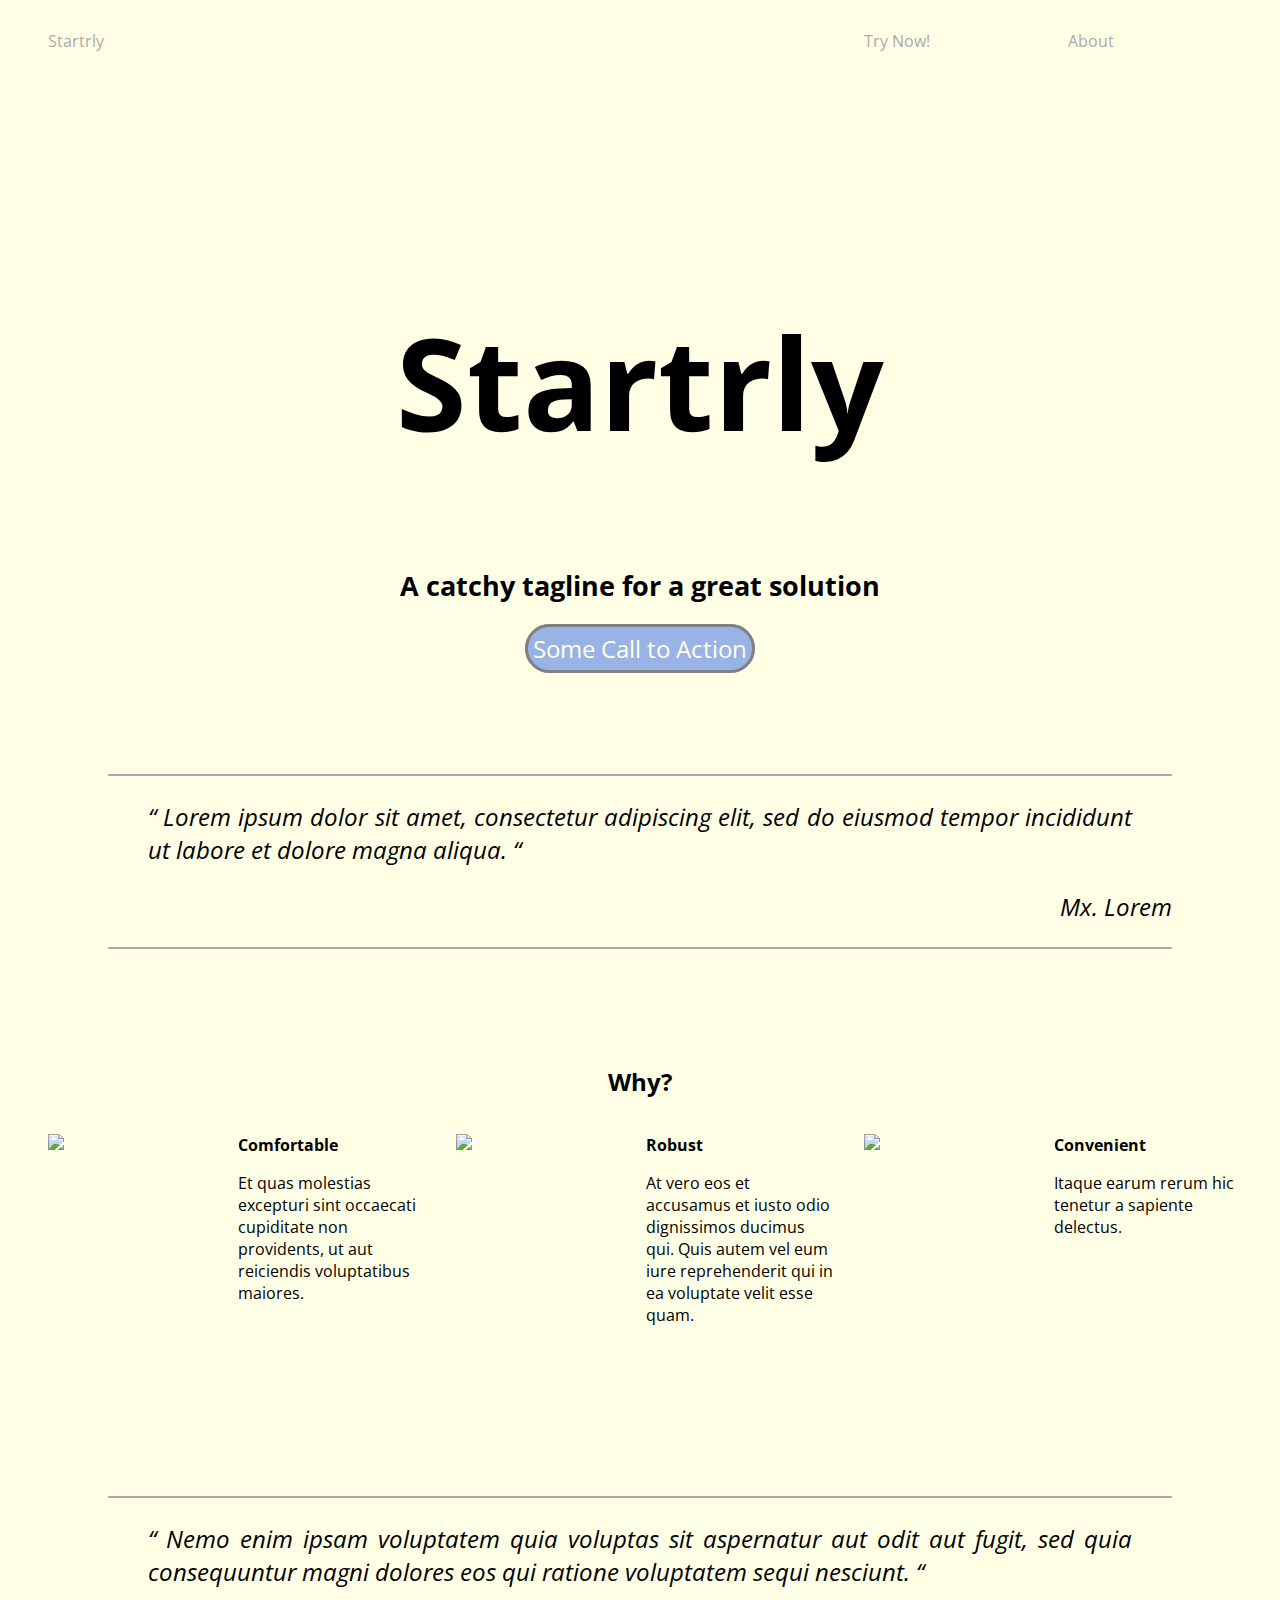
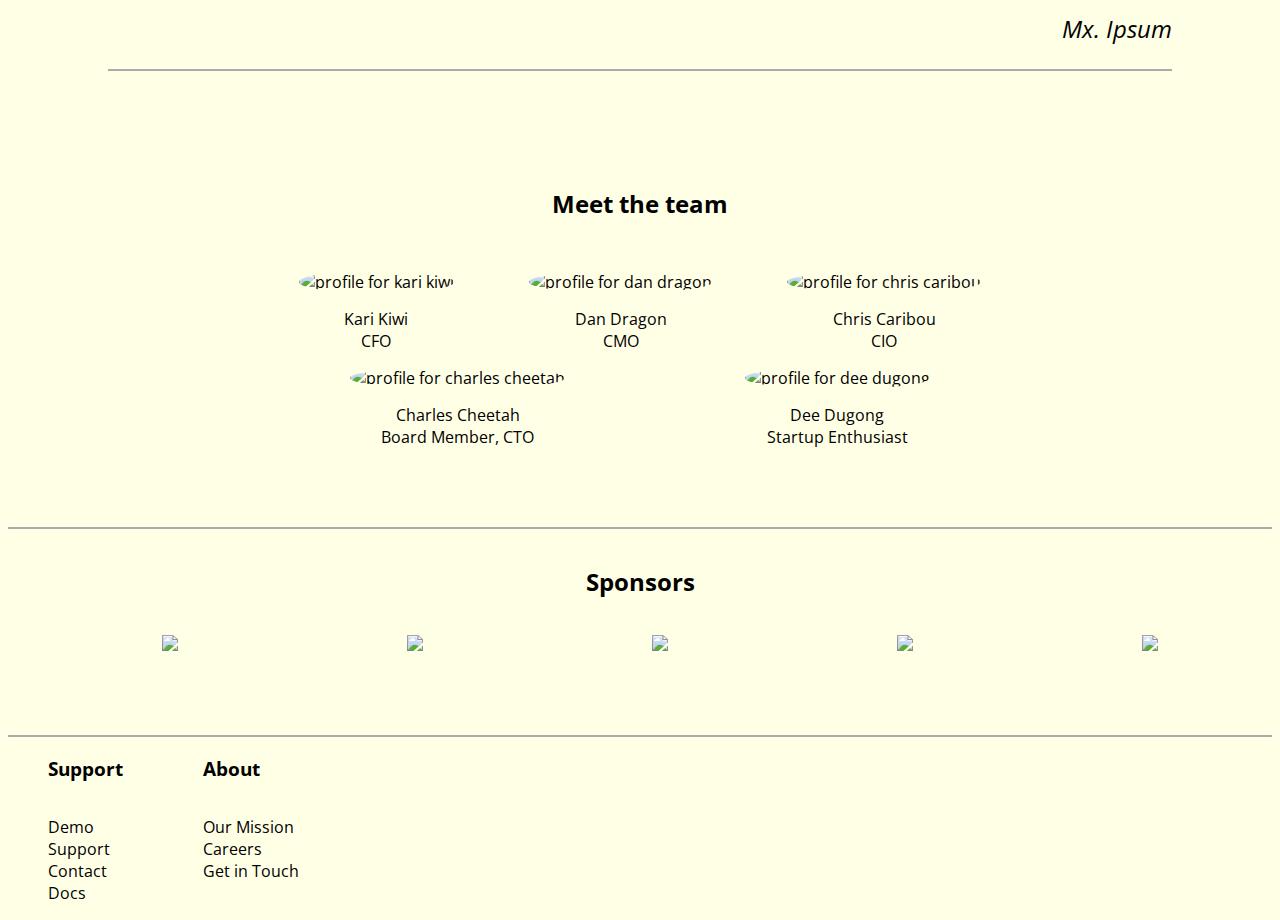
==== commit 52377017: "Merge 1742144cb499a6c1120e17ed511c7cb0b69a0439 into 80963ac1eca0b23af88ce541cd9c07b066766870" ====
--- a/index.html
+++ b/index.html
@@ -1,139 +1,147 @@
 <!DOCTYPE html>
 <html>
   <head>
-    <meta charset="utf-8">
-          <title>Startrly</title>
-          <LINK REL=StyleSheet HREF="styles/normalize.css" TYPE="text/css" MEDIA=screen>
-            <LINK REL=StyleSheet HREF="styles/main.css" TYPE="text/css" MEDIA=screen>
-    </head>
-  <body>
-    <div>
+    <style>
+    @import url('https://fonts.googleapis.com/css?family=Open+Sans+Condensed:300');
+  </style>
+  <meta charset="utf-8">
+  <title>Startrly</title>
+  <link href="normalize.css">
+  <link href="stylesheet.css" rel="stylesheet">
+</head>
+<body>
+  <div class="all-page">
 
-      <nav class="nav">
-        <ul class ="navigation-list">
-          <li>
-            Startrly
-          </li>
-          <li>
-            Try Now!
-          </li>
-          <li>
-            About
-          </li>
-        </ul>
-      </nav>
+    <nav >
+      <ul class="top-nav">
+        <li><a href="homepage">
+          Startrly</a>
+        </li>
+        <li><a href="signinpage">
+          Try Now!</a>
+        </li>
+        <li><a href="linktobio">
+          About</a>
+        </li>
+      </ul>
+    </nav>
 
 
-      <section class="intro">
-        <h1 >Startrly</h1>
-        <sub >A catchy tagline for a great solution</sub>
-        <a class="button" href="#">Some Call to Action</a>
-      </section>
 
 
-      <section class ="quote">
-        <blockquote>
-          Lorem ipsum dolor sit amet, consectetur adipiscing elit, sed do eiusmod tempor incididunt ut labore et dolore magna aliqua.
-        </blockquote>
-        <p>
-          Mx. Lorem
-        </p>
-      </section>
+
+    <section class="firstview">
+      <div><h1>Startrly</h1></div>
+      <div><sub>A catchy tagline for a great solution</sub></div>
+      <div><a href="#">Some Call to Action</a></div>
+    </section>
 
 
-      <section class="why-blocks">
-        <h2>Why?</h2>
-        <ul><li >
-            <img  src="http://via.placeholder.com/100x100" />
-            <strong>Comfortable</strong>
-            <p>
-              Et quas molestias excepturi sint occaecati cupiditate non providents, ut aut reiciendis voluptatibus maiores.
-            </p>
-          </li>
-          <li>
-            <img src="http://via.placeholder.com/100x100" />
-            <strong>Robust</strong>
-            <p>
-              At vero eos et accusamus et iusto odio dignissimos ducimus qui. Quis autem vel eum iure reprehenderit qui in ea voluptate velit esse quam.
-            </p>
-          </li>
-          <li>
-            <img class= "imag3" src="http://via.placeholder.com/100x100" />
-            <strong>Convenient</strong>
-            <p>
-              Itaque earum rerum hic tenetur a sapiente delectus.
-            </p>
-          </li>
-        </ul>
-      </section>
+    <section class="quote">
+      <blockquote>
+        Lorem ipsum dolor sit amet, consectetur adipiscing elit, sed do eiusmod tempor incididunt ut labore et dolore magna aliqua.
+      </blockquote>
+      <p>
+        Mx. Lorem
+      </p>
+    </section>
 
 
-      <section class ="quote">
-        <blockquote>
-          Nemo enim ipsam voluptatem quia voluptas sit aspernatur aut odit aut fugit, sed quia consequuntur magni dolores eos qui ratione voluptatem sequi nesciunt.
-        </blockquote>
-        <p>
-          Mx. Ipsum
-        </p>
-      </section>
+    <section class="why">
+      <h2>Why?</h2>
+      <ul>
+        <li>
+          <img src="http://via.placeholder.com/100x100" />
+          <strong>Comfortable</strong>
+          <p>
+            Et quas molestias excepturi sint occaecati cupiditate non providents, ut aut reiciendis voluptatibus maiores.
+          </p>
+        </li>
+        <li>
+          <img src="http://via.placeholder.com/100x100" />
+          <strong>Robust</strong>
+          <p>
+            At vero eos et accusamus et iusto odio dignissimos ducimus qui. Quis autem vel eum iure reprehenderit qui in ea voluptate velit esse quam.
+          </p>
+        </li>
+        <li>
+          <img src="http://via.placeholder.com/100x100" />
+          <strong>Convenient</strong>
+          <p>
+            Itaque earum rerum hic tenetur a sapiente delectus.
+          </p>
+        </li>
+      </ul>
+    </section>
 
 
-      <section>
-        <h2>Meet the team</h2>
-        <ul class="pics" id="container2">
-          <li class="kari">
-            <img src="https://placebear.com/150/150" alt="profile for kari kiwi" />
-            <span>Kari Kiwi</span>
-            <span>CFO</span>
-          </li>
-          <li class="dan">
-            <img src="https://placebear.com/150/150" alt="profile for dan dragon" />
-            <span>Dan Dragon</span>
-            <span>CMO</span>
-          </li>
-          <li class="chris">
-            <img src="https://placebear.com/150/150" alt="profile for chris caribou" />
-            <span>Chris Caribou</span>
-            <span>CIO</span>
-          </li>
-          <li class="charles">
-            <img src="https://placebear.com/150/150" alt="profile for charles cheetah" />
-            <span>Charles Cheetah</span>
-            <span>Board Member, CTO</span>
-          </li>
-          <li class="dee">
-            <img src="https://placebear.com/150/150" alt="profile for dee dugong" />
-            <span>Dee Dugong</span>
-            <span>Startup Enthusiast</span>
-          </li>
-        </ul>
-      </section>
+    <section class="quote">
+      <blockquote>
+        Nemo enim ipsam voluptatem quia voluptas sit aspernatur aut odit aut fugit, sed quia consequuntur magni dolores eos qui ratione voluptatem sequi nesciunt.
+      </blockquote>
+      <p>
+        Mx. Ipsum
+      </p>
+    </section>
 
 
-      <section>
-        <h2>Sponsors</h2>
-        <ul class="sponsor-img">
-          <li>
-            <img src="http://via.placeholder.com/300x100" />
-          </li>
-          <li>
-            <img src="http://via.placeholder.com/250x125" />
-          </li>
-          <li>
-            <img src="http://via.placeholder.com/275x70" />
-          </li>
-          <li>
-            <img src="http://via.placeholder.com/250x120" />
-          </li>
-          <li>
-            <img src="http://via.placeholder.com/220x100" />
-          </li>
-        </ul>
-      </section>
+    <section class="team">
+      <h2>Meet the team</h2>
+      <ul>
+        <li>
+          <img src="https://placebear.com/150/150" alt="profile for kari kiwi" />
+          <span>Kari Kiwi</span>
+          <span>CFO</span>
+        </li>
+        <li>
+          <img src="https://placebear.com/150/150" alt="profile for dan dragon" />
+          <span>Dan Dragon</span>
+          <span>CMO</span>
+        </li>
+        <li>
+          <img src="https://placebear.com/150/150" alt="profile for chris caribou" />
+          <span>Chris Caribou</span>
+          <span>CIO</span>
+        </li>
+        <li>
+          <img src="https://placebear.com/150/150" alt="profile for charles cheetah" />
+          <span>Charles Cheetah</span>
+          <span>Board Member, CTO</span>
+        </li>
+        <li>
+          <img src="https://placebear.com/150/150" alt="profile for dee dugong" />
+          <span>Dee Dugong</span>
+          <span>Startup Enthusiast</span>
+        </li>
+      </ul>
+    </section>
 
 
-      <section id="footer-box" class="footer">
-        <div class="box1">
+    <section class="sponsors">
+      <h2>Sponsors</h2>
+      <ul>
+        <li>
+          <img src="http://via.placeholder.com/300x100" />
+        </li>
+        <li>
+          <img src="http://via.placeholder.com/250x125" />
+        </li>
+        <li>
+          <img src="http://via.placeholder.com/275x70" />
+        </li>
+        <li>
+          <img src="http://via.placeholder.com/250x120" />
+        </li>
+        <li>
+          <img src="http://via.placeholder.com/220x100" />
+        </li>
+      </ul>
+    </section>
+
+
+    <section>
+      <footer>
+        <div>
           <h3>Support</h3>
           <ul>
             <li>
@@ -150,7 +158,7 @@
             </li>
           </ul>
         </div>
-        <div class="box2">
+        <div>
           <h3>About</h3>
           <ul>
             <li>
@@ -164,8 +172,9 @@
             </li>
           </ul>
         </div>
-      </section>
+      </footer>
+    </section>
 
-    </div>
-  </body>
+  </div>
+</body>
 </html>
--- a/stylesheet.css
+++ b/stylesheet.css
@@ -0,0 +1,159 @@
+
+* {
+  font-family: 'Open Sans Condensed', sans-serif;
+  background-color: #ffffe6;
+}
+ul {
+  list-style-type: none;
+}
+a {
+  text-decoration: none;
+  color: #aaa;
+  line-height: 50px;
+}
+a:hover {
+  color: gray;
+  font-size: 1.1em;
+}
+blockquote {
+  text-align: justify;
+}
+blockquote:before,  blockquote:after {
+  content: '“';
+}
+h2 {
+  text-align: center;
+  padding: 1rem;
+}
+
+
+
+.top-nav {
+  display: grid;
+  grid-template-columns: 4fr 1fr 1fr;
+}
+
+.firstview {
+  padding-top: 10%;
+  height: 30wv;
+  display: grid;
+  grid-template: 2fr 1fr 1fr;
+  text-align: center;
+}
+.firstview div:first-child {
+  font-size: 4rem;
+}
+.firstview div:nth-child(2) {
+  font-weight: bold;
+  font-size: 2rem;
+}
+.firstview div:last-child {
+  margin-top: 20px;
+}
+.firstview div:last-child a {
+  border: 3px solid gray;
+  color:  #ffffe6;
+  background-color: #99b3e6;
+  border-radius: 5em;
+  font-size: 1.5rem;
+  margin-top: 5px;
+  padding: 5px;
+  margin-left: 100px;
+  margin-right: 100px;
+}
+
+
+.quote {
+  font-style: italic;
+  margin: 100px;
+  font-size: 1.5em;
+  border-bottom: 2px solid #aaa;
+  border-top: 2px solid #aaa;
+}
+
+.quote blockquote {
+  text-align: justify;
+}
+.quote blockquote:before, .quote blockquote:after {
+  content: '“';
+}
+.quote p {
+  text-align: right;
+}
+
+.why {
+  padding-bottom: 3%
+}
+.why ul {
+  display: grid;
+  grid-template-columns: 1fr 1fr 1fr;
+  align-items: flex-start;
+}
+.why ul li {
+  display: grid;
+  grid-template-columns: 2fr 2fr 0.3fr;
+  grid-template-rows: 1fr;
+  align-items: flex-start;
+}
+.why li img {
+  grid-row: span 2;
+}
+.why li p {
+  grid-column: 2;
+  grid-row: 2;
+}
+
+
+.team {
+  padding-bottom: 5%;
+}
+.team ul {
+  display: flex;
+  flex-flow: row wrap;
+  justify-content: space-around;
+  align-items: center;
+  padding-right: 20%;
+  padding-left: 20%;
+}
+.team ul li {
+  display: grid;
+  grid-column: 3fr 1fr 1fr;
+  text-align: center;
+}
+
+
+.team img {
+  display: block;
+  border-radius: 50%;
+  margin: 15px;
+  justify-content: space-around;
+}
+
+.sponsors {
+  padding-bottom: 5%;
+}
+.sponsors {
+  border-top: 2px solid #aaa;
+  border-bottom: 2px solid #aaa;
+}
+.sponsors ul {
+  display: flex;
+  flex-flow: row wrap;
+  justify-content:space-around;
+  align-items: center;
+}
+
+
+
+
+footer div {
+  float: left;
+  display : grid;
+}
+footer h3 {
+   margin-left: 2.5rem;
+   margin-right: 2.5rem;
+}
+footer div ul {
+  flex-flow: column wrap;
+}
